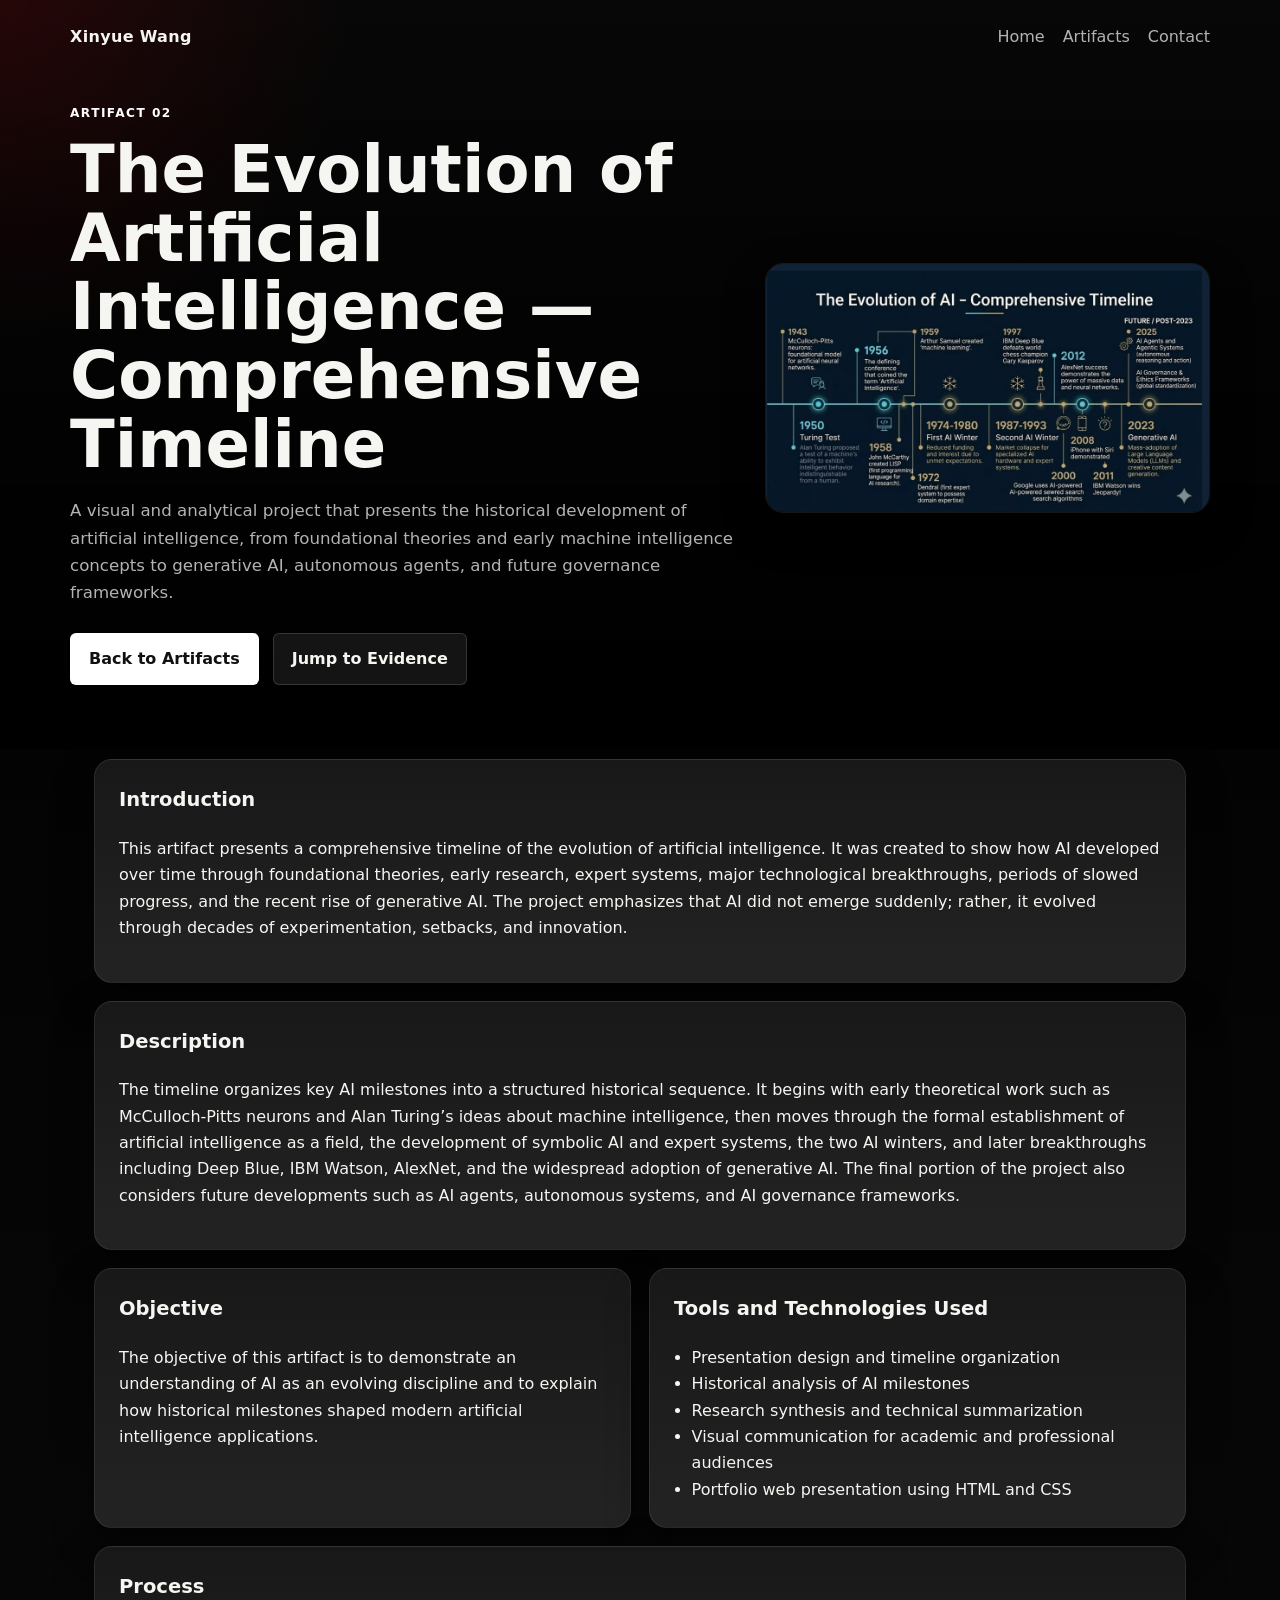
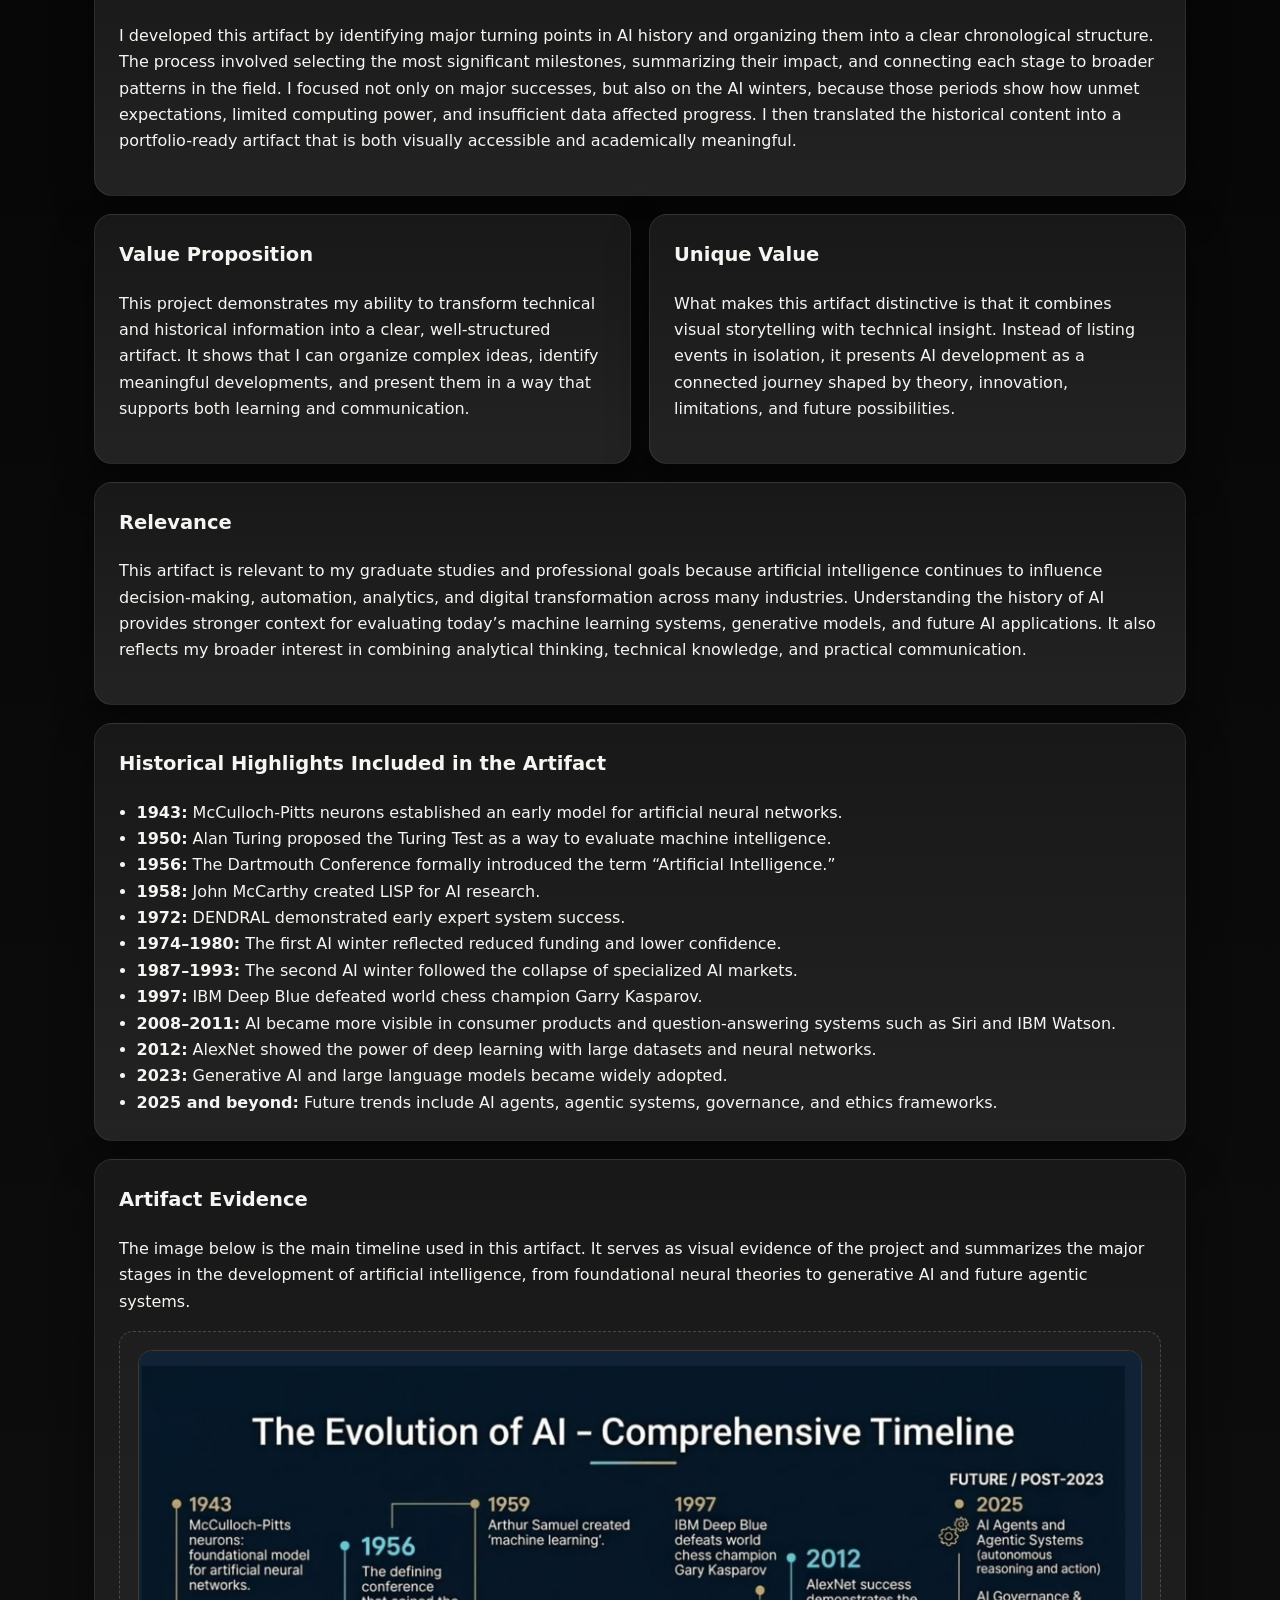
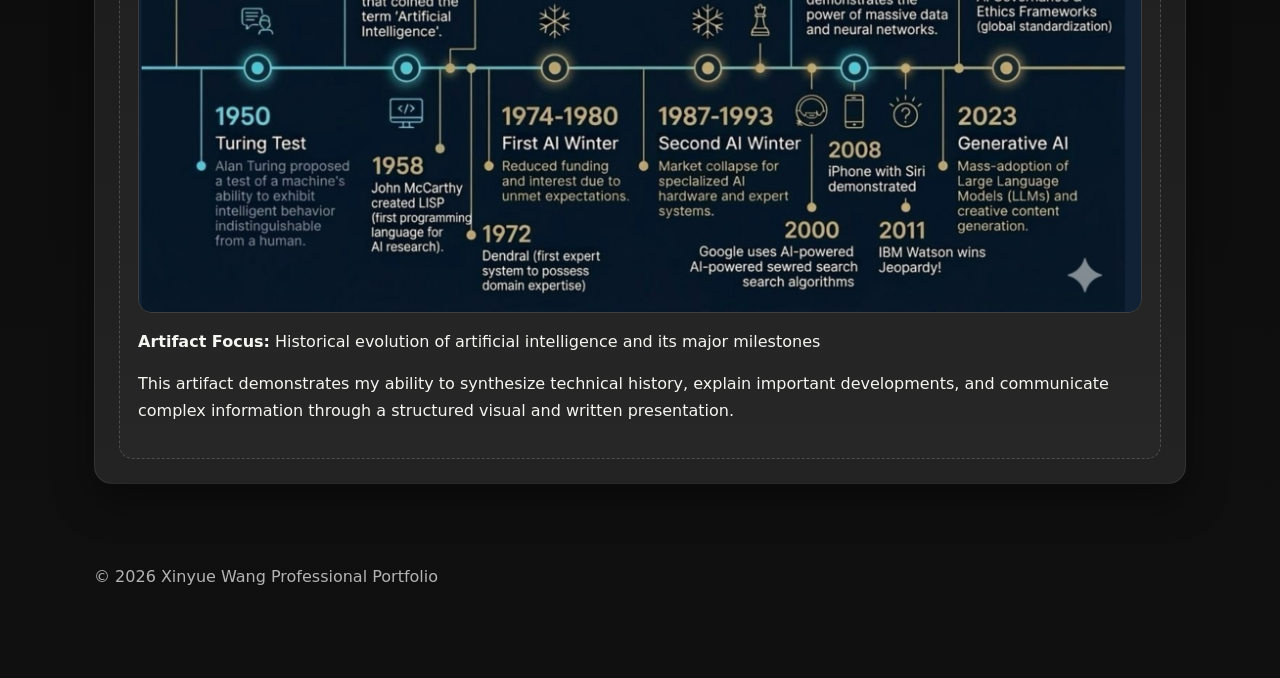
==== artifact-ai-timeline.html @ 02dbc531 "Add files via upload" ====
<!DOCTYPE html>
<html lang="zh-CN">
<head>
  <meta charset="UTF-8" />
  <meta name="viewport" content="width=device-width, initial-scale=1.0" />
  <title>AI Timeline Artifact | Xinyue Wang</title>
  <link rel="stylesheet" href="style.css" />
</head>
<body>
  <header class="detail-hero">
    <nav class="nav">
      <div class="brand">Xinyue Wang</div>
      <div class="nav-links">
        <a href="index.html">Home</a>
        <a href="index.html#artifacts">Artifacts</a>
        <a href="index.html#contact">Contact</a>
      </div>
    </nav>

    <div class="detail-hero-grid">
      <div class="detail-copy">
        <p class="eyebrow">Artifact 02</p>
        <h1>The Evolution of Artificial Intelligence — Comprehensive Timeline</h1>
        <p class="hero-text">
          A visual and analytical project that presents the historical development of artificial intelligence,
          from foundational theories and early machine intelligence concepts to generative AI, autonomous agents,
          and future governance frameworks.
        </p>
        <div class="hero-buttons">
          <a class="button primary" href="index.html#artifacts">Back to Artifacts</a>
          <a class="button secondary" href="#evidence">Jump to Evidence</a>
        </div>
      </div>
      <div class="detail-image-wrap">
        <img src="images/ai-timeline-cover.png" alt="AI timeline artifact cover" class="detail-image" />
      </div>
    </div>
  </header>

  <main>
    <section class="section detail-section">
      <div class="detail-grid">
        <article class="detail-card wide">
          <h3>Introduction</h3>
          <p>
            This artifact presents a comprehensive timeline of the evolution of artificial intelligence.
            It was created to show how AI developed over time through foundational theories, early research,
            expert systems, major technological breakthroughs, periods of slowed progress, and the recent rise
            of generative AI. The project emphasizes that AI did not emerge suddenly; rather, it evolved through
            decades of experimentation, setbacks, and innovation.
          </p>
        </article>

        <article class="detail-card wide">
          <h3>Description</h3>
          <p>
            The timeline organizes key AI milestones into a structured historical sequence. It begins with early
            theoretical work such as McCulloch-Pitts neurons and Alan Turing’s ideas about machine intelligence,
            then moves through the formal establishment of artificial intelligence as a field, the development of
            symbolic AI and expert systems, the two AI winters, and later breakthroughs including Deep Blue,
            IBM Watson, AlexNet, and the widespread adoption of generative AI. The final portion of the project
            also considers future developments such as AI agents, autonomous systems, and AI governance frameworks.
          </p>
        </article>

        <article class="detail-card">
          <h3>Objective</h3>
          <p>
            The objective of this artifact is to demonstrate an understanding of AI as an evolving discipline and
            to explain how historical milestones shaped modern artificial intelligence applications.
          </p>
        </article>

        <article class="detail-card">
          <h3>Tools and Technologies Used</h3>
          <ul>
            <li>Presentation design and timeline organization</li>
            <li>Historical analysis of AI milestones</li>
            <li>Research synthesis and technical summarization</li>
            <li>Visual communication for academic and professional audiences</li>
            <li>Portfolio web presentation using HTML and CSS</li>
          </ul>
        </article>

        <article class="detail-card wide">
          <h3>Process</h3>
          <p>
            I developed this artifact by identifying major turning points in AI history and organizing them into a
            clear chronological structure. The process involved selecting the most significant milestones, summarizing
            their impact, and connecting each stage to broader patterns in the field. I focused not only on major
            successes, but also on the AI winters, because those periods show how unmet expectations, limited
            computing power, and insufficient data affected progress. I then translated the historical content into
            a portfolio-ready artifact that is both visually accessible and academically meaningful.
          </p>
        </article>

        <article class="detail-card">
          <h3>Value Proposition</h3>
          <p>
            This project demonstrates my ability to transform technical and historical information into a clear,
            well-structured artifact. It shows that I can organize complex ideas, identify meaningful developments,
            and present them in a way that supports both learning and communication.
          </p>
        </article>

        <article class="detail-card">
          <h3>Unique Value</h3>
          <p>
            What makes this artifact distinctive is that it combines visual storytelling with technical insight.
            Instead of listing events in isolation, it presents AI development as a connected journey shaped by
            theory, innovation, limitations, and future possibilities.
          </p>
        </article>

        <article class="detail-card wide">
          <h3>Relevance</h3>
          <p>
            This artifact is relevant to my graduate studies and professional goals because artificial intelligence
            continues to influence decision-making, automation, analytics, and digital transformation across many
            industries. Understanding the history of AI provides stronger context for evaluating today’s machine
            learning systems, generative models, and future AI applications. It also reflects my broader interest
            in combining analytical thinking, technical knowledge, and practical communication.
          </p>
        </article>

        <article class="detail-card wide">
          <h3>Historical Highlights Included in the Artifact</h3>
          <ul>
            <li><strong>1943:</strong> McCulloch-Pitts neurons established an early model for artificial neural networks.</li>
            <li><strong>1950:</strong> Alan Turing proposed the Turing Test as a way to evaluate machine intelligence.</li>
            <li><strong>1956:</strong> The Dartmouth Conference formally introduced the term “Artificial Intelligence.”</li>
            <li><strong>1958:</strong> John McCarthy created LISP for AI research.</li>
            <li><strong>1972:</strong> DENDRAL demonstrated early expert system success.</li>
            <li><strong>1974–1980:</strong> The first AI winter reflected reduced funding and lower confidence.</li>
            <li><strong>1987–1993:</strong> The second AI winter followed the collapse of specialized AI markets.</li>
            <li><strong>1997:</strong> IBM Deep Blue defeated world chess champion Garry Kasparov.</li>
            <li><strong>2008–2011:</strong> AI became more visible in consumer products and question-answering systems such as Siri and IBM Watson.</li>
            <li><strong>2012:</strong> AlexNet showed the power of deep learning with large datasets and neural networks.</li>
            <li><strong>2023:</strong> Generative AI and large language models became widely adopted.</li>
            <li><strong>2025 and beyond:</strong> Future trends include AI agents, agentic systems, governance, and ethics frameworks.</li>
          </ul>
        </article>

        <article class="detail-card wide" id="evidence">
          <h3>Artifact Evidence</h3>
          <p>
            The image below is the main timeline used in this artifact. It serves as visual evidence of the project
            and summarizes the major stages in the development of artificial intelligence, from foundational neural
            theories to generative AI and future agentic systems.
          </p>
          <div class="evidence-box">
            <img src="images/ai-timeline-cover.png" alt="Comprehensive AI timeline visual" class="evidence-image" />
            <p><strong>Artifact Focus:</strong> Historical evolution of artificial intelligence and its major milestones</p>
            <p>
              This artifact demonstrates my ability to synthesize technical history, explain important developments,
              and communicate complex information through a structured visual and written presentation.
            </p>
          </div>
        </article>
      </div>
    </section>
  </main>

  <footer class="footer">
    <p>© 2026 Xinyue Wang Professional Portfolio</p>
  </footer>
</body>
</html>
---- style.css ----
:root {
  --bg: #070707;
  --bg-2: #121212;
  --panel: #181818;
  --panel-2: #232323;
  --text: #f5f5f1;
  --muted: #b3b3b3;
  --line: rgba(255,255,255,0.08);
  --accent: #e50914;
  --accent-soft: #ff4d57;
  --shadow: 0 16px 40px rgba(0, 0, 0, 0.4);
}

* { box-sizing: border-box; }
html { scroll-behavior: smooth; }
body {
  margin: 0;
  font-family: Inter, ui-sans-serif, system-ui, -apple-system, BlinkMacSystemFont, "Segoe UI", sans-serif;
  background: linear-gradient(180deg, #000 0%, #101010 100%);
  color: var(--text);
  line-height: 1.65;
}

a { color: inherit; text-decoration: none; }

.hero,
.detail-hero {
  padding: 24px 24px 64px;
  background:
    linear-gradient(180deg, rgba(0,0,0,0.4), rgba(0,0,0,0.75)),
    radial-gradient(circle at top left, rgba(229, 9, 20, 0.24), transparent 24%),
    linear-gradient(180deg, #0c0c0c 0%, #000000 100%);
}

.nav,
.hero-content,
.section,
.footer,
.detail-hero-grid {
  max-width: 1140px;
  margin: 0 auto;
}

.nav {
  display: flex;
  justify-content: space-between;
  align-items: center;
  gap: 16px;
  padding-bottom: 40px;
}

.brand {
  font-weight: 800;
  letter-spacing: 0.02em;
}

.nav-links {
  display: flex;
  flex-wrap: wrap;
  gap: 18px;
  color: var(--muted);
}

.nav-links a:hover,
.inline-link:hover { color: #fff; }

.hero-content { padding: 42px 0 8px; }

.eyebrow,
.section-label,
.tile-badge {
  text-transform: uppercase;
  letter-spacing: 0.12em;
  font-size: 0.76rem;
  color: #ffffff;
  font-weight: 700;
}

.tile-badge.muted { color: #d4d4d4; }

h1 {
  font-size: clamp(2.2rem, 6vw, 4.1rem);
  line-height: 1.05;
  margin: 10px 0 18px;
  max-width: 920px;
}

.hero-text,
.section-intro {
  max-width: 760px;
  color: var(--muted);
  font-size: 1.04rem;
}

.hero-buttons {
  display: flex;
  gap: 14px;
  flex-wrap: wrap;
  margin-top: 26px;
}

.button {
  display: inline-block;
  padding: 12px 18px;
  border-radius: 6px;
  font-weight: 700;
  border: 1px solid rgba(255,255,255,0.14);
}

.button.primary {
  background: #fff;
  color: #111;
  border-color: transparent;
}

.button.secondary {
  background: rgba(255,255,255,0.08);
}

.section { padding: 28px 24px 16px; }
.section-header { margin-bottom: 20px; }

h2 {
  font-size: clamp(1.7rem, 4vw, 2.5rem);
  margin: 8px 0 0;
}

h3 { margin-top: 0; font-size: 1.22rem; }
h4 { margin: 0 0 8px; font-size: 1rem; }

.card,
.detail-card {
  background: linear-gradient(180deg, var(--panel) 0%, var(--panel-2) 100%);
  border: 1px solid var(--line);
  border-radius: 18px;
  padding: 24px;
  box-shadow: var(--shadow);
}

.grid.two {
  display: grid;
  grid-template-columns: repeat(2, minmax(0, 1fr));
  gap: 18px;
}

.artifact-row-header {
  display: flex;
  justify-content: space-between;
  align-items: end;
  gap: 16px;
  margin-bottom: 14px;
}

.artifact-row-header span { color: var(--muted); font-size: 0.95rem; }

.artifact-row {
  display: grid;
  grid-template-columns: repeat(3, minmax(220px, 1fr));
  gap: 18px;
}

.artifact-tile {
  position: relative;
  display: block;
  aspect-ratio: 16 / 9;
  border-radius: 16px;
  overflow: hidden;
  background: #1b1b1b;
  box-shadow: var(--shadow);
  border: 1px solid rgba(255,255,255,0.08);
  transition: transform 0.22s ease, box-shadow 0.22s ease;
}

.artifact-tile:hover {
  transform: scale(1.045);
  box-shadow: 0 22px 50px rgba(0,0,0,0.48);
}

.artifact-tile.locked {
  opacity: 0.72;
  pointer-events: none;
}

.tile-image {
  position: absolute;
  inset: 0;
  background-size: cover;
  background-position: center;
  transform: scale(1.01);
}

.placeholder-bg {
  background:
    linear-gradient(135deg, rgba(229,9,20,0.25), rgba(255,255,255,0.05)),
    linear-gradient(180deg, #222 0%, #111 100%);
}

.placeholder-bg.alt {
  background:
    linear-gradient(135deg, rgba(255,255,255,0.12), rgba(229,9,20,0.18)),
    linear-gradient(180deg, #262626 0%, #121212 100%);
}

.tile-overlay {
  position: absolute;
  inset: 0;
  display: flex;
  flex-direction: column;
  justify-content: end;
  padding: 18px;
  background: linear-gradient(180deg, rgba(0,0,0,0.08), rgba(0,0,0,0.82));
}

.tile-overlay h4 {
  margin: 8px 0 4px;
  font-size: 1.35rem;
}

.tile-overlay p {
  margin: 0;
  color: #e6e6e6;
  line-height: 1.4;
  font-size: 0.94rem;
}

.detail-hero-grid {
  display: grid;
  grid-template-columns: minmax(0, 1.2fr) minmax(280px, 0.8fr);
  gap: 28px;
  align-items: center;
}

.detail-image-wrap {
  display: flex;
  justify-content: center;
}

.detail-image {
  width: 100%;
  max-width: 520px;
  border-radius: 18px;
  box-shadow: var(--shadow);
  border: 1px solid rgba(255,255,255,0.08);
}

.detail-section { padding-top: 10px; }

.detail-grid {
  display: grid;
  grid-template-columns: repeat(2, minmax(0, 1fr));
  gap: 18px;
}

.detail-card.wide { grid-column: 1 / -1; }

ul {
  margin: 0.4rem 0 0;
  padding-left: 1.1rem;
}

.evidence-box {
  margin-top: 14px;
  border: 1px dashed rgba(255,255,255,0.18);
  border-radius: 14px;
  padding: 18px;
  background: rgba(255,255,255,0.02);
}

.note {
  color: #ffd0d2;
  font-style: italic;
}

.footer {
  padding: 48px 24px 72px;
  color: var(--muted);
}

@media (max-width: 900px) {
  .detail-hero-grid,
  .grid.two,
  .detail-grid,
  .artifact-row {
    grid-template-columns: 1fr;
  }
}

@media (max-width: 720px) {
  .nav {
    flex-direction: column;
    align-items: flex-start;
  }

  .artifact-row-header {
    flex-direction: column;
    align-items: flex-start;
  }

  .hero,
  .detail-hero {
    padding-top: 18px;
  }
}


.evidence-image {
  width: 100%;
  border-radius: 14px;
  display: block;
  margin-bottom: 1rem;
  border: 1px solid rgba(255,255,255,0.12);
}
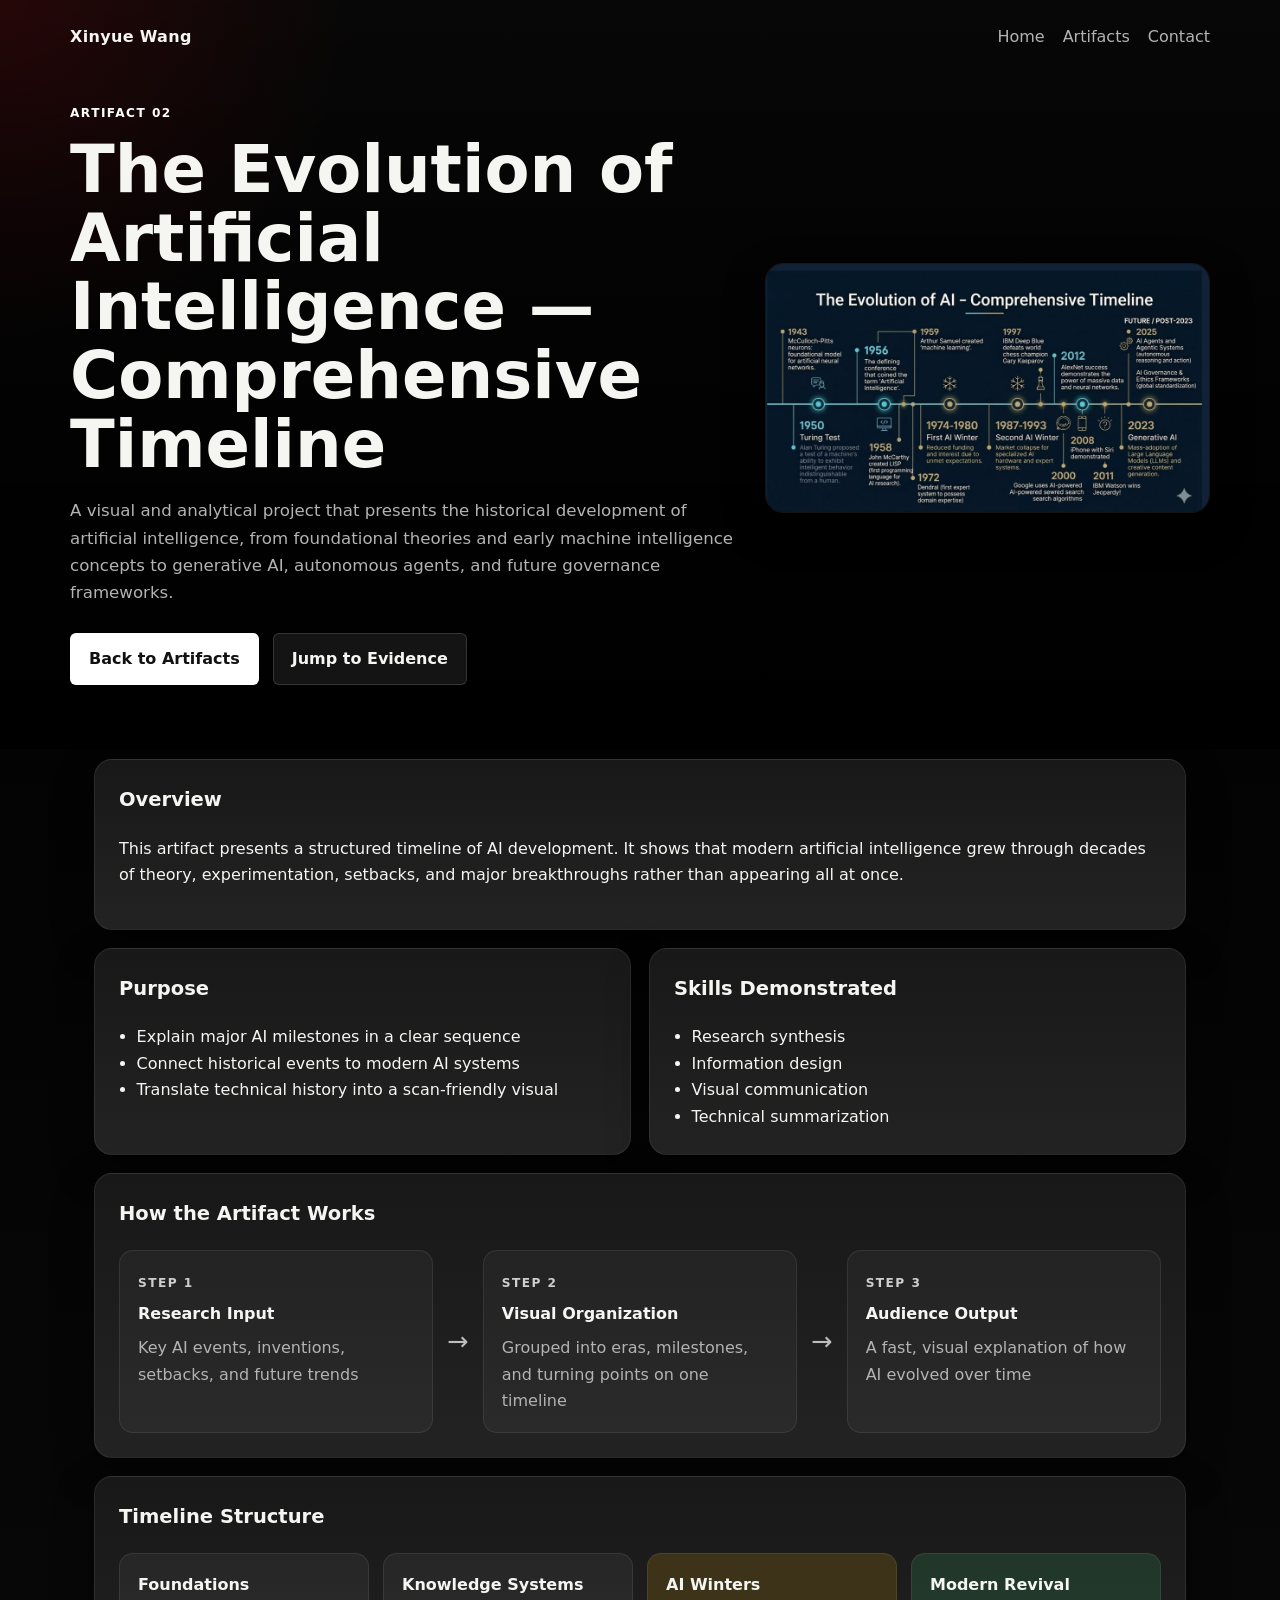
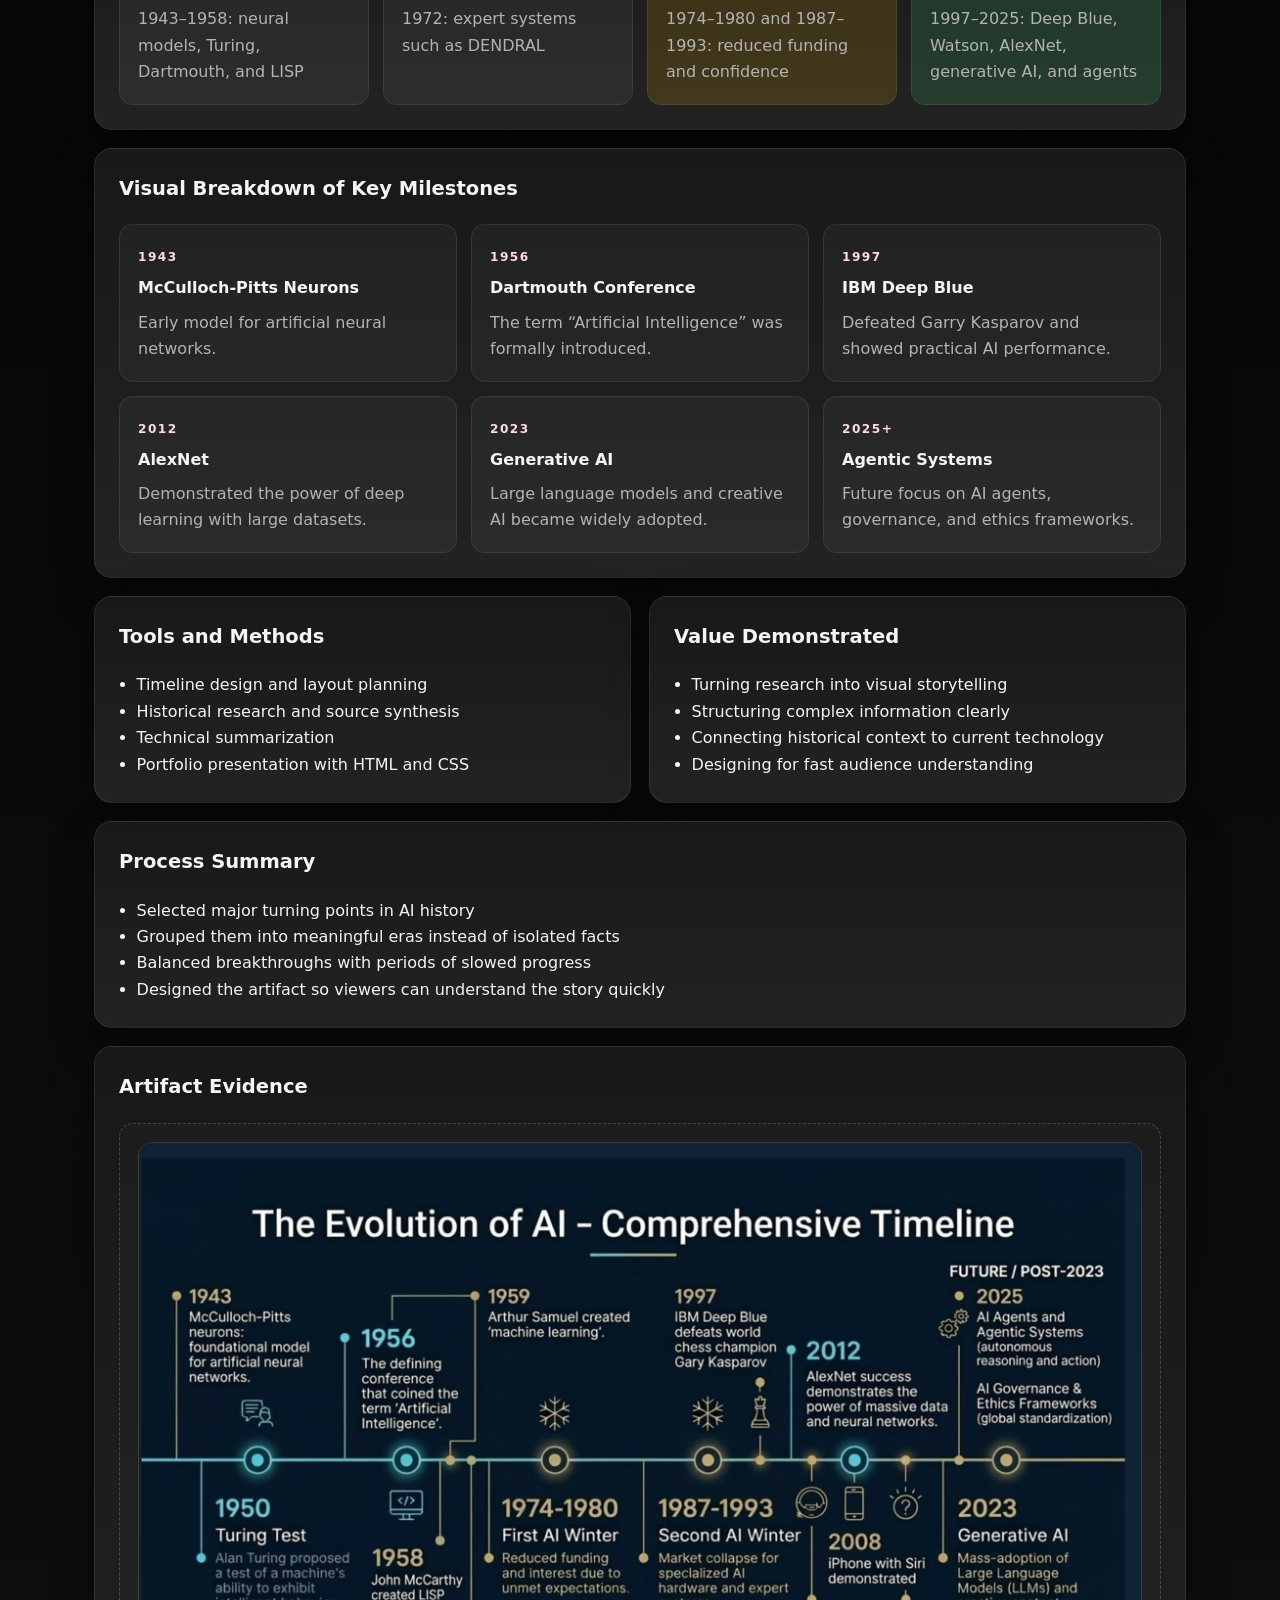
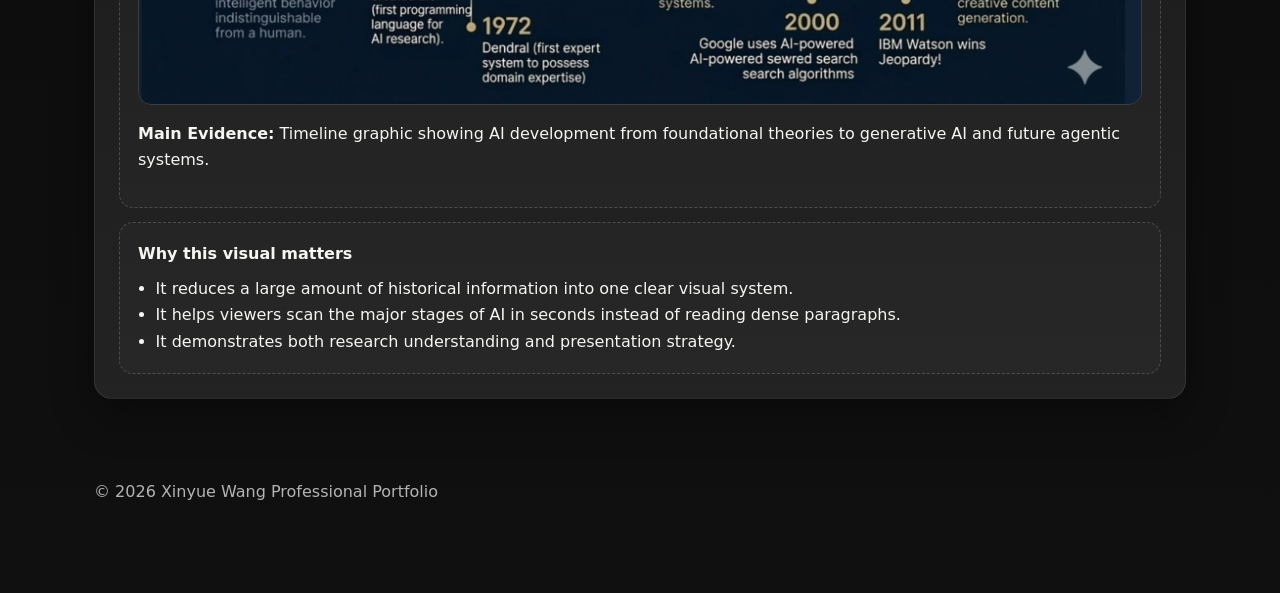
==== commit 91edee5a: "Add files via upload" ====
--- a/artifact-ai-timeline.html
+++ b/artifact-ai-timeline.html
@@ -1,5 +1,5 @@
 <!DOCTYPE html>
-<html lang="zh-CN">
+<html lang="en">
 <head>
   <meta charset="UTF-8" />
   <meta name="viewport" content="width=device-width, initial-scale=1.0" />
@@ -41,120 +41,156 @@
     <section class="section detail-section">
       <div class="detail-grid">
         <article class="detail-card wide">
-          <h3>Introduction</h3>
+          <h3>Overview</h3>
           <p>
-            This artifact presents a comprehensive timeline of the evolution of artificial intelligence.
-            It was created to show how AI developed over time through foundational theories, early research,
-            expert systems, major technological breakthroughs, periods of slowed progress, and the recent rise
-            of generative AI. The project emphasizes that AI did not emerge suddenly; rather, it evolved through
-            decades of experimentation, setbacks, and innovation.
+            This artifact presents a structured timeline of AI development. It shows that modern artificial intelligence grew through
+            decades of theory, experimentation, setbacks, and major breakthroughs rather than appearing all at once.
           </p>
         </article>
 
-        <article class="detail-card wide">
-          <h3>Description</h3>
-          <p>
-            The timeline organizes key AI milestones into a structured historical sequence. It begins with early
-            theoretical work such as McCulloch-Pitts neurons and Alan Turing’s ideas about machine intelligence,
-            then moves through the formal establishment of artificial intelligence as a field, the development of
-            symbolic AI and expert systems, the two AI winters, and later breakthroughs including Deep Blue,
-            IBM Watson, AlexNet, and the widespread adoption of generative AI. The final portion of the project
-            also considers future developments such as AI agents, autonomous systems, and AI governance frameworks.
-          </p>
-        </article>
-
-        <article class="detail-card">
-          <h3>Objective</h3>
-          <p>
-            The objective of this artifact is to demonstrate an understanding of AI as an evolving discipline and
-            to explain how historical milestones shaped modern artificial intelligence applications.
-          </p>
-        </article>
-
-        <article class="detail-card">
-          <h3>Tools and Technologies Used</h3>
-          <ul>
-            <li>Presentation design and timeline organization</li>
-            <li>Historical analysis of AI milestones</li>
-            <li>Research synthesis and technical summarization</li>
-            <li>Visual communication for academic and professional audiences</li>
-            <li>Portfolio web presentation using HTML and CSS</li>
-          </ul>
-        </article>
-
-        <article class="detail-card wide">
-          <h3>Process</h3>
-          <p>
-            I developed this artifact by identifying major turning points in AI history and organizing them into a
-            clear chronological structure. The process involved selecting the most significant milestones, summarizing
-            their impact, and connecting each stage to broader patterns in the field. I focused not only on major
-            successes, but also on the AI winters, because those periods show how unmet expectations, limited
-            computing power, and insufficient data affected progress. I then translated the historical content into
-            a portfolio-ready artifact that is both visually accessible and academically meaningful.
-          </p>
-        </article>
-
-        <article class="detail-card">
-          <h3>Value Proposition</h3>
-          <p>
-            This project demonstrates my ability to transform technical and historical information into a clear,
-            well-structured artifact. It shows that I can organize complex ideas, identify meaningful developments,
-            and present them in a way that supports both learning and communication.
-          </p>
-        </article>
-
-        <article class="detail-card">
-          <h3>Unique Value</h3>
-          <p>
-            What makes this artifact distinctive is that it combines visual storytelling with technical insight.
-            Instead of listing events in isolation, it presents AI development as a connected journey shaped by
-            theory, innovation, limitations, and future possibilities.
-          </p>
-        </article>
-
-        <article class="detail-card wide">
-          <h3>Relevance</h3>
-          <p>
-            This artifact is relevant to my graduate studies and professional goals because artificial intelligence
-            continues to influence decision-making, automation, analytics, and digital transformation across many
-            industries. Understanding the history of AI provides stronger context for evaluating today’s machine
-            learning systems, generative models, and future AI applications. It also reflects my broader interest
-            in combining analytical thinking, technical knowledge, and practical communication.
-          </p>
-        </article>
-
-        <article class="detail-card wide">
-          <h3>Historical Highlights Included in the Artifact</h3>
-          <ul>
-            <li><strong>1943:</strong> McCulloch-Pitts neurons established an early model for artificial neural networks.</li>
-            <li><strong>1950:</strong> Alan Turing proposed the Turing Test as a way to evaluate machine intelligence.</li>
-            <li><strong>1956:</strong> The Dartmouth Conference formally introduced the term “Artificial Intelligence.”</li>
-            <li><strong>1958:</strong> John McCarthy created LISP for AI research.</li>
-            <li><strong>1972:</strong> DENDRAL demonstrated early expert system success.</li>
-            <li><strong>1974–1980:</strong> The first AI winter reflected reduced funding and lower confidence.</li>
-            <li><strong>1987–1993:</strong> The second AI winter followed the collapse of specialized AI markets.</li>
-            <li><strong>1997:</strong> IBM Deep Blue defeated world chess champion Garry Kasparov.</li>
-            <li><strong>2008–2011:</strong> AI became more visible in consumer products and question-answering systems such as Siri and IBM Watson.</li>
-            <li><strong>2012:</strong> AlexNet showed the power of deep learning with large datasets and neural networks.</li>
-            <li><strong>2023:</strong> Generative AI and large language models became widely adopted.</li>
-            <li><strong>2025 and beyond:</strong> Future trends include AI agents, agentic systems, governance, and ethics frameworks.</li>
+        <article class="detail-card">
+          <h3>Purpose</h3>
+          <ul>
+            <li>Explain major AI milestones in a clear sequence</li>
+            <li>Connect historical events to modern AI systems</li>
+            <li>Translate technical history into a scan-friendly visual</li>
+          </ul>
+        </article>
+
+        <article class="detail-card">
+          <h3>Skills Demonstrated</h3>
+          <ul>
+            <li>Research synthesis</li>
+            <li>Information design</li>
+            <li>Visual communication</li>
+            <li>Technical summarization</li>
+          </ul>
+        </article>
+
+        <article class="detail-card wide">
+          <h3>How the Artifact Works</h3>
+          <div class="flow-diagram">
+            <div class="flow-step">
+              <span class="mini-label">Step 1</span>
+              <h4>Research Input</h4>
+              <p>Key AI events, inventions, setbacks, and future trends</p>
+            </div>
+            <div class="flow-arrow">→</div>
+            <div class="flow-step">
+              <span class="mini-label">Step 2</span>
+              <h4>Visual Organization</h4>
+              <p>Grouped into eras, milestones, and turning points on one timeline</p>
+            </div>
+            <div class="flow-arrow">→</div>
+            <div class="flow-step">
+              <span class="mini-label">Step 3</span>
+              <h4>Audience Output</h4>
+              <p>A fast, visual explanation of how AI evolved over time</p>
+            </div>
+          </div>
+        </article>
+
+        <article class="detail-card wide">
+          <h3>Timeline Structure</h3>
+          <div class="logic-grid four-up">
+            <div class="logic-item neutral">
+              <h4>Foundations</h4>
+              <p>1943–1958: neural models, Turing, Dartmouth, and LISP</p>
+            </div>
+            <div class="logic-item neutral">
+              <h4>Knowledge Systems</h4>
+              <p>1972: expert systems such as DENDRAL</p>
+            </div>
+            <div class="logic-item warn">
+              <h4>AI Winters</h4>
+              <p>1974–1980 and 1987–1993: reduced funding and confidence</p>
+            </div>
+            <div class="logic-item good">
+              <h4>Modern Revival</h4>
+              <p>1997–2025: Deep Blue, Watson, AlexNet, generative AI, and agents</p>
+            </div>
+          </div>
+        </article>
+
+        <article class="detail-card wide">
+          <h3>Visual Breakdown of Key Milestones</h3>
+          <div class="milestone-grid">
+            <div class="milestone-card">
+              <span class="milestone-year">1943</span>
+              <h4>McCulloch-Pitts Neurons</h4>
+              <p>Early model for artificial neural networks.</p>
+            </div>
+            <div class="milestone-card">
+              <span class="milestone-year">1956</span>
+              <h4>Dartmouth Conference</h4>
+              <p>The term “Artificial Intelligence” was formally introduced.</p>
+            </div>
+            <div class="milestone-card">
+              <span class="milestone-year">1997</span>
+              <h4>IBM Deep Blue</h4>
+              <p>Defeated Garry Kasparov and showed practical AI performance.</p>
+            </div>
+            <div class="milestone-card">
+              <span class="milestone-year">2012</span>
+              <h4>AlexNet</h4>
+              <p>Demonstrated the power of deep learning with large datasets.</p>
+            </div>
+            <div class="milestone-card">
+              <span class="milestone-year">2023</span>
+              <h4>Generative AI</h4>
+              <p>Large language models and creative AI became widely adopted.</p>
+            </div>
+            <div class="milestone-card">
+              <span class="milestone-year">2025+</span>
+              <h4>Agentic Systems</h4>
+              <p>Future focus on AI agents, governance, and ethics frameworks.</p>
+            </div>
+          </div>
+        </article>
+
+        <article class="detail-card">
+          <h3>Tools and Methods</h3>
+          <ul>
+            <li>Timeline design and layout planning</li>
+            <li>Historical research and source synthesis</li>
+            <li>Technical summarization</li>
+            <li>Portfolio presentation with HTML and CSS</li>
+          </ul>
+        </article>
+
+        <article class="detail-card">
+          <h3>Value Demonstrated</h3>
+          <ul>
+            <li>Turning research into visual storytelling</li>
+            <li>Structuring complex information clearly</li>
+            <li>Connecting historical context to current technology</li>
+            <li>Designing for fast audience understanding</li>
+          </ul>
+        </article>
+
+        <article class="detail-card wide">
+          <h3>Process Summary</h3>
+          <ul>
+            <li>Selected major turning points in AI history</li>
+            <li>Grouped them into meaningful eras instead of isolated facts</li>
+            <li>Balanced breakthroughs with periods of slowed progress</li>
+            <li>Designed the artifact so viewers can understand the story quickly</li>
           </ul>
         </article>
 
         <article class="detail-card wide" id="evidence">
           <h3>Artifact Evidence</h3>
-          <p>
-            The image below is the main timeline used in this artifact. It serves as visual evidence of the project
-            and summarizes the major stages in the development of artificial intelligence, from foundational neural
-            theories to generative AI and future agentic systems.
-          </p>
           <div class="evidence-box">
             <img src="images/ai-timeline-cover.png" alt="Comprehensive AI timeline visual" class="evidence-image" />
-            <p><strong>Artifact Focus:</strong> Historical evolution of artificial intelligence and its major milestones</p>
-            <p>
-              This artifact demonstrates my ability to synthesize technical history, explain important developments,
-              and communicate complex information through a structured visual and written presentation.
-            </p>
+            <p><strong>Main Evidence:</strong> Timeline graphic showing AI development from foundational theories to generative AI and future agentic systems.</p>
+          </div>
+          <div class="evidence-box compact-box">
+            <h4>Why this visual matters</h4>
+            <ul>
+              <li>It reduces a large amount of historical information into one clear visual system.</li>
+              <li>It helps viewers scan the major stages of AI in seconds instead of reading dense paragraphs.</li>
+              <li>It demonstrates both research understanding and presentation strategy.</li>
+            </ul>
           </div>
         </article>
       </div>
--- a/style.css
+++ b/style.css
@@ -8,6 +8,10 @@
   --line: rgba(255,255,255,0.08);
   --accent: #e50914;
   --accent-soft: #ff4d57;
+  --good: rgba(60, 200, 120, 0.16);
+  --warn: rgba(255, 193, 7, 0.14);
+  --bad: rgba(229, 9, 20, 0.16);
+  --neutral: rgba(255,255,255,0.05);
   --shadow: 0 16px 40px rgba(0, 0, 0, 0.4);
 }
 
@@ -68,7 +72,9 @@
 
 .eyebrow,
 .section-label,
-.tile-badge {
+.tile-badge,
+.mini-label,
+.milestone-year {
   text-transform: uppercase;
   letter-spacing: 0.12em;
   font-size: 0.76rem;
@@ -77,6 +83,8 @@
 }
 
 .tile-badge.muted { color: #d4d4d4; }
+.mini-label { color: #cfcfcf; display: inline-block; margin-bottom: 8px; }
+.milestone-year { color: #ffd9dc; display: inline-block; margin-bottom: 8px; }
 
 h1 {
   font-size: clamp(2.2rem, 6vw, 4.1rem);
@@ -118,6 +126,7 @@
 }
 
 .section { padding: 28px 24px 16px; }
+.section-priority { padding-top: 12px; }
 .section-header { margin-bottom: 20px; }
 
 h2 {
@@ -258,7 +267,68 @@
   padding-left: 1.1rem;
 }
 
-.evidence-box {
+.flow-diagram {
+  display: grid;
+  grid-template-columns: minmax(0, 1fr) auto minmax(0, 1fr) auto minmax(0, 1fr);
+  gap: 14px;
+  align-items: stretch;
+}
+
+.flow-step,
+.logic-item,
+.milestone-card {
+  border-radius: 14px;
+  padding: 18px;
+  border: 1px solid rgba(255,255,255,0.08);
+  background: rgba(255,255,255,0.04);
+}
+
+.flow-step p,
+.logic-item p,
+.milestone-card p {
+  margin: 0;
+  color: var(--muted);
+}
+
+.flow-arrow {
+  align-self: center;
+  font-size: 1.6rem;
+  color: #bdbdbd;
+}
+
+.logic-grid {
+  display: grid;
+  gap: 14px;
+}
+
+.logic-grid.three-up {
+  grid-template-columns: repeat(3, minmax(0, 1fr));
+}
+
+.logic-grid.four-up {
+  grid-template-columns: repeat(4, minmax(0, 1fr));
+}
+
+.logic-item.good { background: var(--good); }
+.logic-item.warn { background: var(--warn); }
+.logic-item.bad { background: var(--bad); }
+.logic-item.neutral { background: var(--neutral); }
+
+.milestone-grid {
+  display: grid;
+  grid-template-columns: repeat(3, minmax(0, 1fr));
+  gap: 14px;
+}
+
+.evidence-grid.split {
+  display: grid;
+  grid-template-columns: repeat(2, minmax(0, 1fr));
+  gap: 18px;
+}
+
+.evidence-box,
+.live-link-box,
+.compact-box {
   margin-top: 14px;
   border: 1px dashed rgba(255,255,255,0.18);
   border-radius: 14px;
@@ -275,33 +345,6 @@
   padding: 48px 24px 72px;
   color: var(--muted);
 }
-
-@media (max-width: 900px) {
-  .detail-hero-grid,
-  .grid.two,
-  .detail-grid,
-  .artifact-row {
-    grid-template-columns: 1fr;
-  }
-}
-
-@media (max-width: 720px) {
-  .nav {
-    flex-direction: column;
-    align-items: flex-start;
-  }
-
-  .artifact-row-header {
-    flex-direction: column;
-    align-items: flex-start;
-  }
-
-  .hero,
-  .detail-hero {
-    padding-top: 18px;
-  }
-}
-
 
 .evidence-image {
   width: 100%;
@@ -310,3 +353,42 @@
   margin-bottom: 1rem;
   border: 1px solid rgba(255,255,255,0.12);
 }
+
+@media (max-width: 980px) {
+  .detail-hero-grid,
+  .grid.two,
+  .detail-grid,
+  .artifact-row,
+  .milestone-grid,
+  .logic-grid.three-up,
+  .logic-grid.four-up,
+  .evidence-grid.split {
+    grid-template-columns: 1fr;
+  }
+
+  .flow-diagram {
+    grid-template-columns: 1fr;
+  }
+
+  .flow-arrow {
+    justify-self: center;
+    transform: rotate(90deg);
+  }
+}
+
+@media (max-width: 720px) {
+  .nav {
+    flex-direction: column;
+    align-items: flex-start;
+  }
+
+  .artifact-row-header {
+    flex-direction: column;
+    align-items: flex-start;
+  }
+
+  .hero,
+  .detail-hero {
+    padding-top: 18px;
+  }
+}
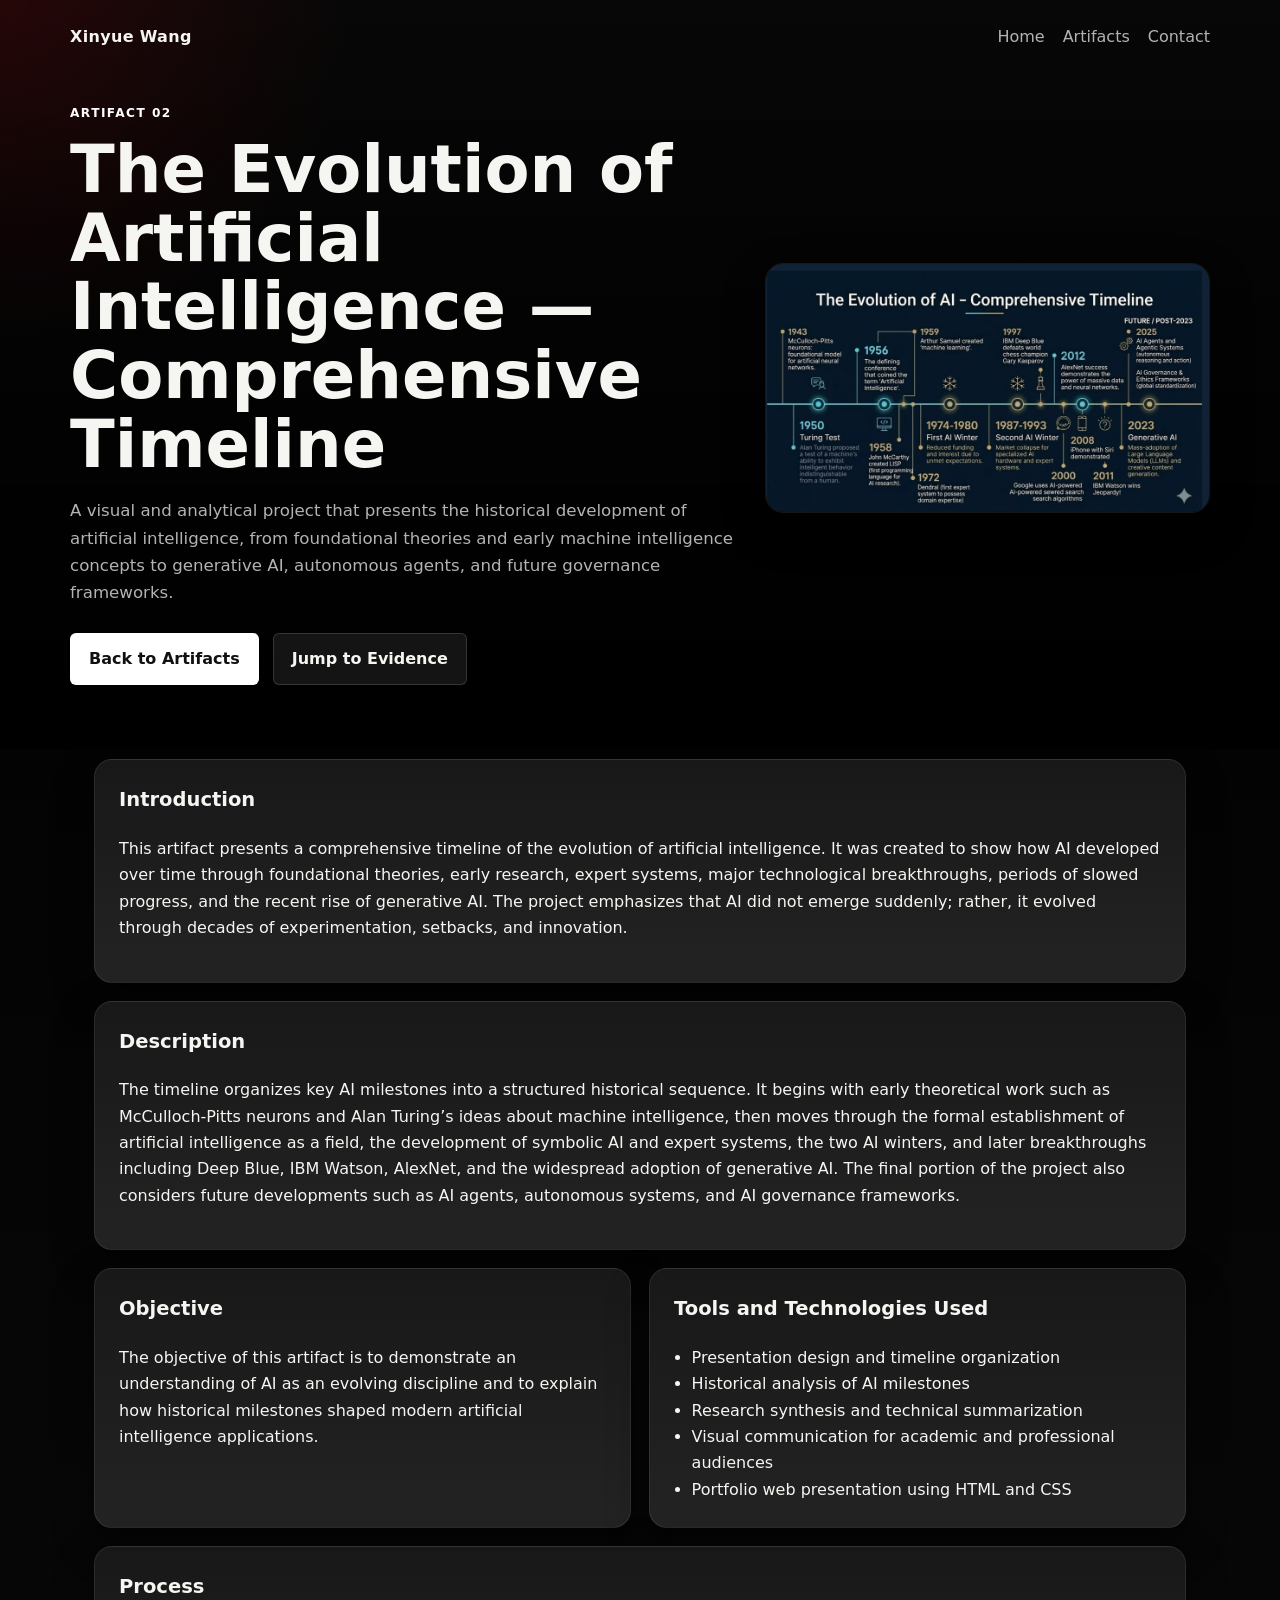
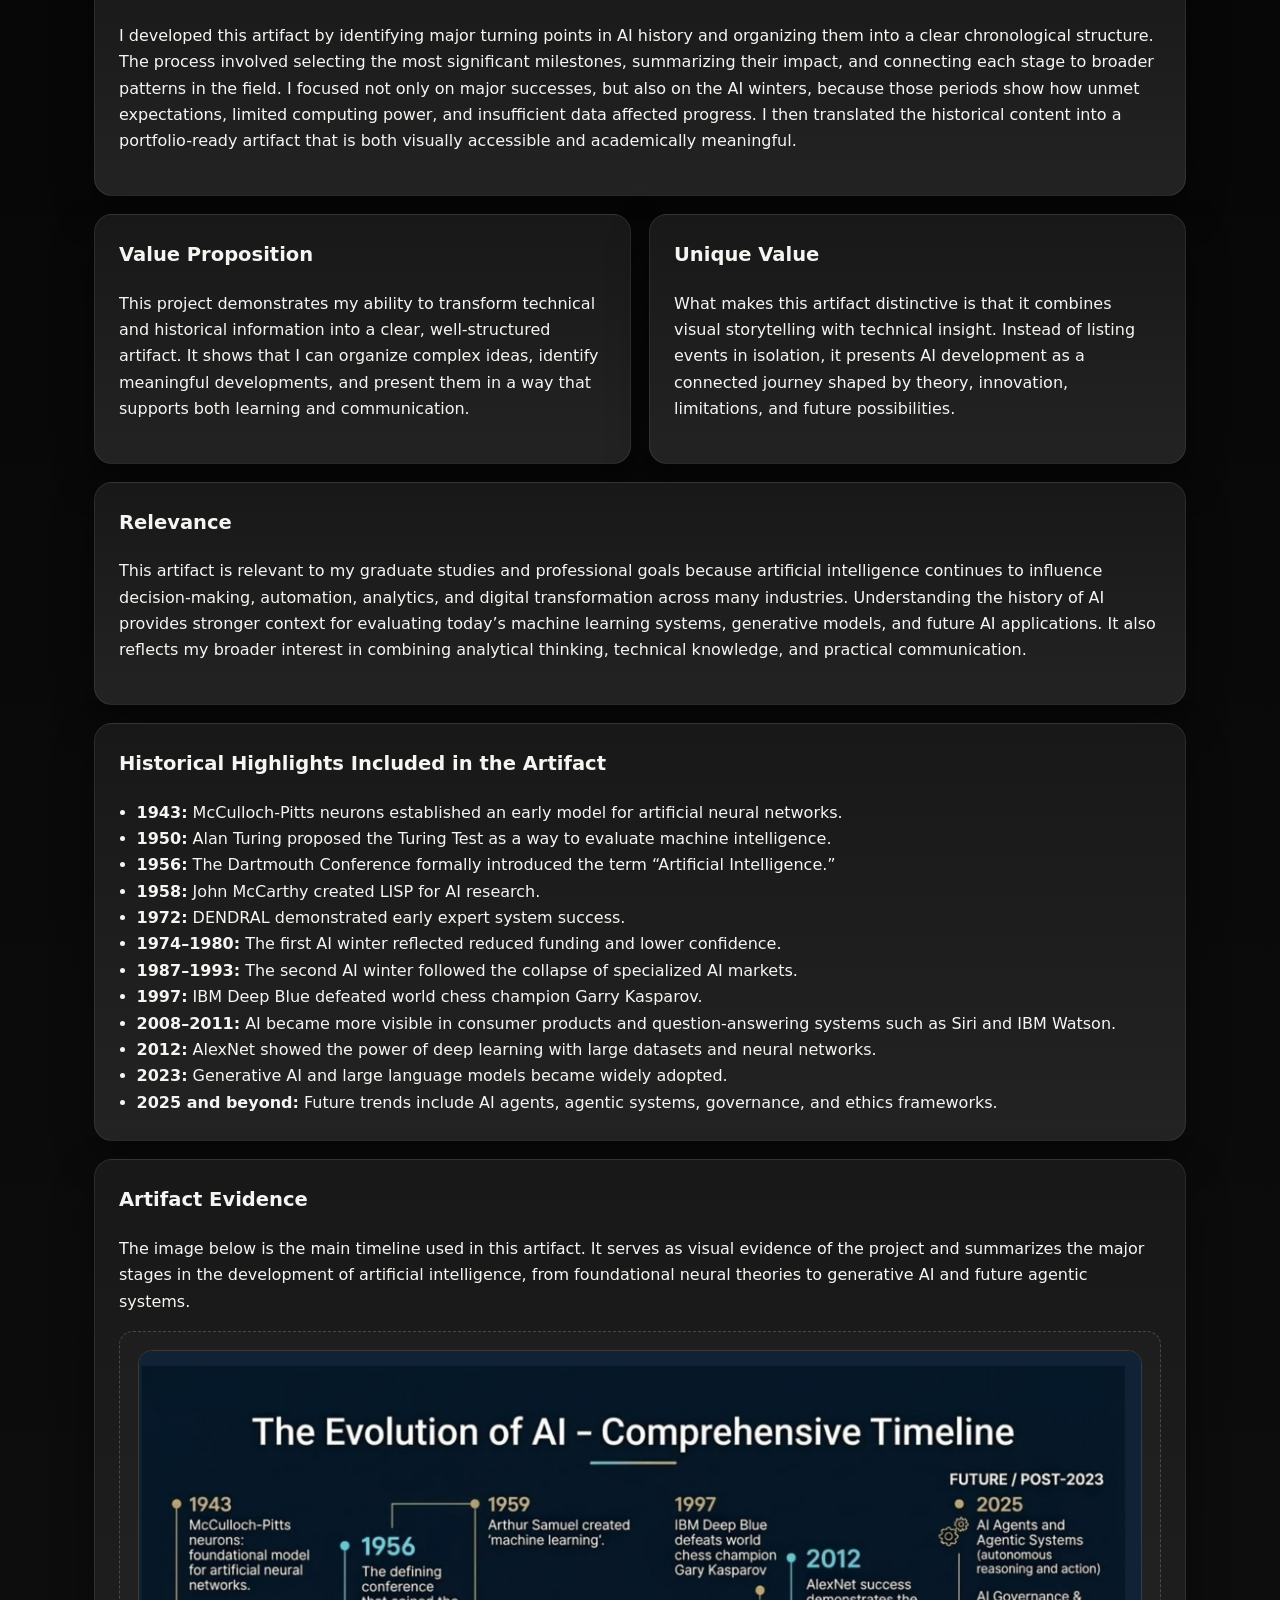
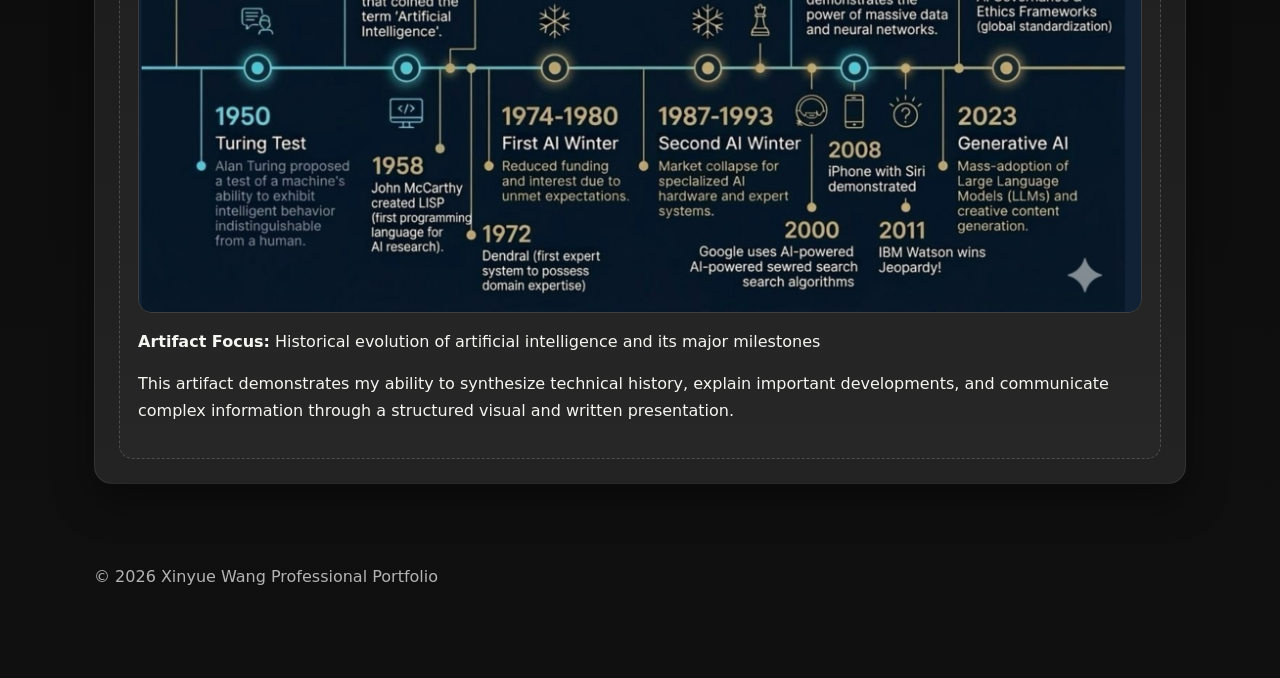
==== commit 367f7ddf: "Add files via upload" ====
--- a/artifact-ai-timeline.html
+++ b/artifact-ai-timeline.html
@@ -1,5 +1,5 @@
 <!DOCTYPE html>
-<html lang="en">
+<html lang="zh-CN">
 <head>
   <meta charset="UTF-8" />
   <meta name="viewport" content="width=device-width, initial-scale=1.0" />
@@ -41,156 +41,120 @@
     <section class="section detail-section">
       <div class="detail-grid">
         <article class="detail-card wide">
-          <h3>Overview</h3>
+          <h3>Introduction</h3>
           <p>
-            This artifact presents a structured timeline of AI development. It shows that modern artificial intelligence grew through
-            decades of theory, experimentation, setbacks, and major breakthroughs rather than appearing all at once.
+            This artifact presents a comprehensive timeline of the evolution of artificial intelligence.
+            It was created to show how AI developed over time through foundational theories, early research,
+            expert systems, major technological breakthroughs, periods of slowed progress, and the recent rise
+            of generative AI. The project emphasizes that AI did not emerge suddenly; rather, it evolved through
+            decades of experimentation, setbacks, and innovation.
+          </p>
+        </article>
+
+        <article class="detail-card wide">
+          <h3>Description</h3>
+          <p>
+            The timeline organizes key AI milestones into a structured historical sequence. It begins with early
+            theoretical work such as McCulloch-Pitts neurons and Alan Turing’s ideas about machine intelligence,
+            then moves through the formal establishment of artificial intelligence as a field, the development of
+            symbolic AI and expert systems, the two AI winters, and later breakthroughs including Deep Blue,
+            IBM Watson, AlexNet, and the widespread adoption of generative AI. The final portion of the project
+            also considers future developments such as AI agents, autonomous systems, and AI governance frameworks.
           </p>
         </article>
 
         <article class="detail-card">
-          <h3>Purpose</h3>
-          <ul>
-            <li>Explain major AI milestones in a clear sequence</li>
-            <li>Connect historical events to modern AI systems</li>
-            <li>Translate technical history into a scan-friendly visual</li>
-          </ul>
+          <h3>Objective</h3>
+          <p>
+            The objective of this artifact is to demonstrate an understanding of AI as an evolving discipline and
+            to explain how historical milestones shaped modern artificial intelligence applications.
+          </p>
         </article>
 
         <article class="detail-card">
-          <h3>Skills Demonstrated</h3>
+          <h3>Tools and Technologies Used</h3>
           <ul>
-            <li>Research synthesis</li>
-            <li>Information design</li>
-            <li>Visual communication</li>
-            <li>Technical summarization</li>
+            <li>Presentation design and timeline organization</li>
+            <li>Historical analysis of AI milestones</li>
+            <li>Research synthesis and technical summarization</li>
+            <li>Visual communication for academic and professional audiences</li>
+            <li>Portfolio web presentation using HTML and CSS</li>
           </ul>
         </article>
 
         <article class="detail-card wide">
-          <h3>How the Artifact Works</h3>
-          <div class="flow-diagram">
-            <div class="flow-step">
-              <span class="mini-label">Step 1</span>
-              <h4>Research Input</h4>
-              <p>Key AI events, inventions, setbacks, and future trends</p>
-            </div>
-            <div class="flow-arrow">→</div>
-            <div class="flow-step">
-              <span class="mini-label">Step 2</span>
-              <h4>Visual Organization</h4>
-              <p>Grouped into eras, milestones, and turning points on one timeline</p>
-            </div>
-            <div class="flow-arrow">→</div>
-            <div class="flow-step">
-              <span class="mini-label">Step 3</span>
-              <h4>Audience Output</h4>
-              <p>A fast, visual explanation of how AI evolved over time</p>
-            </div>
-          </div>
+          <h3>Process</h3>
+          <p>
+            I developed this artifact by identifying major turning points in AI history and organizing them into a
+            clear chronological structure. The process involved selecting the most significant milestones, summarizing
+            their impact, and connecting each stage to broader patterns in the field. I focused not only on major
+            successes, but also on the AI winters, because those periods show how unmet expectations, limited
+            computing power, and insufficient data affected progress. I then translated the historical content into
+            a portfolio-ready artifact that is both visually accessible and academically meaningful.
+          </p>
+        </article>
+
+        <article class="detail-card">
+          <h3>Value Proposition</h3>
+          <p>
+            This project demonstrates my ability to transform technical and historical information into a clear,
+            well-structured artifact. It shows that I can organize complex ideas, identify meaningful developments,
+            and present them in a way that supports both learning and communication.
+          </p>
+        </article>
+
+        <article class="detail-card">
+          <h3>Unique Value</h3>
+          <p>
+            What makes this artifact distinctive is that it combines visual storytelling with technical insight.
+            Instead of listing events in isolation, it presents AI development as a connected journey shaped by
+            theory, innovation, limitations, and future possibilities.
+          </p>
         </article>
 
         <article class="detail-card wide">
-          <h3>Timeline Structure</h3>
-          <div class="logic-grid four-up">
-            <div class="logic-item neutral">
-              <h4>Foundations</h4>
-              <p>1943–1958: neural models, Turing, Dartmouth, and LISP</p>
-            </div>
-            <div class="logic-item neutral">
-              <h4>Knowledge Systems</h4>
-              <p>1972: expert systems such as DENDRAL</p>
-            </div>
-            <div class="logic-item warn">
-              <h4>AI Winters</h4>
-              <p>1974–1980 and 1987–1993: reduced funding and confidence</p>
-            </div>
-            <div class="logic-item good">
-              <h4>Modern Revival</h4>
-              <p>1997–2025: Deep Blue, Watson, AlexNet, generative AI, and agents</p>
-            </div>
-          </div>
+          <h3>Relevance</h3>
+          <p>
+            This artifact is relevant to my graduate studies and professional goals because artificial intelligence
+            continues to influence decision-making, automation, analytics, and digital transformation across many
+            industries. Understanding the history of AI provides stronger context for evaluating today’s machine
+            learning systems, generative models, and future AI applications. It also reflects my broader interest
+            in combining analytical thinking, technical knowledge, and practical communication.
+          </p>
         </article>
 
         <article class="detail-card wide">
-          <h3>Visual Breakdown of Key Milestones</h3>
-          <div class="milestone-grid">
-            <div class="milestone-card">
-              <span class="milestone-year">1943</span>
-              <h4>McCulloch-Pitts Neurons</h4>
-              <p>Early model for artificial neural networks.</p>
-            </div>
-            <div class="milestone-card">
-              <span class="milestone-year">1956</span>
-              <h4>Dartmouth Conference</h4>
-              <p>The term “Artificial Intelligence” was formally introduced.</p>
-            </div>
-            <div class="milestone-card">
-              <span class="milestone-year">1997</span>
-              <h4>IBM Deep Blue</h4>
-              <p>Defeated Garry Kasparov and showed practical AI performance.</p>
-            </div>
-            <div class="milestone-card">
-              <span class="milestone-year">2012</span>
-              <h4>AlexNet</h4>
-              <p>Demonstrated the power of deep learning with large datasets.</p>
-            </div>
-            <div class="milestone-card">
-              <span class="milestone-year">2023</span>
-              <h4>Generative AI</h4>
-              <p>Large language models and creative AI became widely adopted.</p>
-            </div>
-            <div class="milestone-card">
-              <span class="milestone-year">2025+</span>
-              <h4>Agentic Systems</h4>
-              <p>Future focus on AI agents, governance, and ethics frameworks.</p>
-            </div>
-          </div>
-        </article>
-
-        <article class="detail-card">
-          <h3>Tools and Methods</h3>
+          <h3>Historical Highlights Included in the Artifact</h3>
           <ul>
-            <li>Timeline design and layout planning</li>
-            <li>Historical research and source synthesis</li>
-            <li>Technical summarization</li>
-            <li>Portfolio presentation with HTML and CSS</li>
-          </ul>
-        </article>
-
-        <article class="detail-card">
-          <h3>Value Demonstrated</h3>
-          <ul>
-            <li>Turning research into visual storytelling</li>
-            <li>Structuring complex information clearly</li>
-            <li>Connecting historical context to current technology</li>
-            <li>Designing for fast audience understanding</li>
-          </ul>
-        </article>
-
-        <article class="detail-card wide">
-          <h3>Process Summary</h3>
-          <ul>
-            <li>Selected major turning points in AI history</li>
-            <li>Grouped them into meaningful eras instead of isolated facts</li>
-            <li>Balanced breakthroughs with periods of slowed progress</li>
-            <li>Designed the artifact so viewers can understand the story quickly</li>
+            <li><strong>1943:</strong> McCulloch-Pitts neurons established an early model for artificial neural networks.</li>
+            <li><strong>1950:</strong> Alan Turing proposed the Turing Test as a way to evaluate machine intelligence.</li>
+            <li><strong>1956:</strong> The Dartmouth Conference formally introduced the term “Artificial Intelligence.”</li>
+            <li><strong>1958:</strong> John McCarthy created LISP for AI research.</li>
+            <li><strong>1972:</strong> DENDRAL demonstrated early expert system success.</li>
+            <li><strong>1974–1980:</strong> The first AI winter reflected reduced funding and lower confidence.</li>
+            <li><strong>1987–1993:</strong> The second AI winter followed the collapse of specialized AI markets.</li>
+            <li><strong>1997:</strong> IBM Deep Blue defeated world chess champion Garry Kasparov.</li>
+            <li><strong>2008–2011:</strong> AI became more visible in consumer products and question-answering systems such as Siri and IBM Watson.</li>
+            <li><strong>2012:</strong> AlexNet showed the power of deep learning with large datasets and neural networks.</li>
+            <li><strong>2023:</strong> Generative AI and large language models became widely adopted.</li>
+            <li><strong>2025 and beyond:</strong> Future trends include AI agents, agentic systems, governance, and ethics frameworks.</li>
           </ul>
         </article>
 
         <article class="detail-card wide" id="evidence">
           <h3>Artifact Evidence</h3>
+          <p>
+            The image below is the main timeline used in this artifact. It serves as visual evidence of the project
+            and summarizes the major stages in the development of artificial intelligence, from foundational neural
+            theories to generative AI and future agentic systems.
+          </p>
           <div class="evidence-box">
             <img src="images/ai-timeline-cover.png" alt="Comprehensive AI timeline visual" class="evidence-image" />
-            <p><strong>Main Evidence:</strong> Timeline graphic showing AI development from foundational theories to generative AI and future agentic systems.</p>
-          </div>
-          <div class="evidence-box compact-box">
-            <h4>Why this visual matters</h4>
-            <ul>
-              <li>It reduces a large amount of historical information into one clear visual system.</li>
-              <li>It helps viewers scan the major stages of AI in seconds instead of reading dense paragraphs.</li>
-              <li>It demonstrates both research understanding and presentation strategy.</li>
-            </ul>
+            <p><strong>Artifact Focus:</strong> Historical evolution of artificial intelligence and its major milestones</p>
+            <p>
+              This artifact demonstrates my ability to synthesize technical history, explain important developments,
+              and communicate complex information through a structured visual and written presentation.
+            </p>
           </div>
         </article>
       </div>
--- a/style.css
+++ b/style.css
@@ -8,10 +8,6 @@
   --line: rgba(255,255,255,0.08);
   --accent: #e50914;
   --accent-soft: #ff4d57;
-  --good: rgba(60, 200, 120, 0.16);
-  --warn: rgba(255, 193, 7, 0.14);
-  --bad: rgba(229, 9, 20, 0.16);
-  --neutral: rgba(255,255,255,0.05);
   --shadow: 0 16px 40px rgba(0, 0, 0, 0.4);
 }
 
@@ -72,9 +68,7 @@
 
 .eyebrow,
 .section-label,
-.tile-badge,
-.mini-label,
-.milestone-year {
+.tile-badge {
   text-transform: uppercase;
   letter-spacing: 0.12em;
   font-size: 0.76rem;
@@ -83,8 +77,6 @@
 }
 
 .tile-badge.muted { color: #d4d4d4; }
-.mini-label { color: #cfcfcf; display: inline-block; margin-bottom: 8px; }
-.milestone-year { color: #ffd9dc; display: inline-block; margin-bottom: 8px; }
 
 h1 {
   font-size: clamp(2.2rem, 6vw, 4.1rem);
@@ -126,7 +118,6 @@
 }
 
 .section { padding: 28px 24px 16px; }
-.section-priority { padding-top: 12px; }
 .section-header { margin-bottom: 20px; }
 
 h2 {
@@ -267,68 +258,7 @@
   padding-left: 1.1rem;
 }
 
-.flow-diagram {
-  display: grid;
-  grid-template-columns: minmax(0, 1fr) auto minmax(0, 1fr) auto minmax(0, 1fr);
-  gap: 14px;
-  align-items: stretch;
-}
-
-.flow-step,
-.logic-item,
-.milestone-card {
-  border-radius: 14px;
-  padding: 18px;
-  border: 1px solid rgba(255,255,255,0.08);
-  background: rgba(255,255,255,0.04);
-}
-
-.flow-step p,
-.logic-item p,
-.milestone-card p {
-  margin: 0;
-  color: var(--muted);
-}
-
-.flow-arrow {
-  align-self: center;
-  font-size: 1.6rem;
-  color: #bdbdbd;
-}
-
-.logic-grid {
-  display: grid;
-  gap: 14px;
-}
-
-.logic-grid.three-up {
-  grid-template-columns: repeat(3, minmax(0, 1fr));
-}
-
-.logic-grid.four-up {
-  grid-template-columns: repeat(4, minmax(0, 1fr));
-}
-
-.logic-item.good { background: var(--good); }
-.logic-item.warn { background: var(--warn); }
-.logic-item.bad { background: var(--bad); }
-.logic-item.neutral { background: var(--neutral); }
-
-.milestone-grid {
-  display: grid;
-  grid-template-columns: repeat(3, minmax(0, 1fr));
-  gap: 14px;
-}
-
-.evidence-grid.split {
-  display: grid;
-  grid-template-columns: repeat(2, minmax(0, 1fr));
-  gap: 18px;
-}
-
-.evidence-box,
-.live-link-box,
-.compact-box {
+.evidence-box {
   margin-top: 14px;
   border: 1px dashed rgba(255,255,255,0.18);
   border-radius: 14px;
@@ -345,6 +275,33 @@
   padding: 48px 24px 72px;
   color: var(--muted);
 }
+
+@media (max-width: 900px) {
+  .detail-hero-grid,
+  .grid.two,
+  .detail-grid,
+  .artifact-row {
+    grid-template-columns: 1fr;
+  }
+}
+
+@media (max-width: 720px) {
+  .nav {
+    flex-direction: column;
+    align-items: flex-start;
+  }
+
+  .artifact-row-header {
+    flex-direction: column;
+    align-items: flex-start;
+  }
+
+  .hero,
+  .detail-hero {
+    padding-top: 18px;
+  }
+}
+
 
 .evidence-image {
   width: 100%;
@@ -353,42 +310,3 @@
   margin-bottom: 1rem;
   border: 1px solid rgba(255,255,255,0.12);
 }
-
-@media (max-width: 980px) {
-  .detail-hero-grid,
-  .grid.two,
-  .detail-grid,
-  .artifact-row,
-  .milestone-grid,
-  .logic-grid.three-up,
-  .logic-grid.four-up,
-  .evidence-grid.split {
-    grid-template-columns: 1fr;
-  }
-
-  .flow-diagram {
-    grid-template-columns: 1fr;
-  }
-
-  .flow-arrow {
-    justify-self: center;
-    transform: rotate(90deg);
-  }
-}
-
-@media (max-width: 720px) {
-  .nav {
-    flex-direction: column;
-    align-items: flex-start;
-  }
-
-  .artifact-row-header {
-    flex-direction: column;
-    align-items: flex-start;
-  }
-
-  .hero,
-  .detail-hero {
-    padding-top: 18px;
-  }
-}
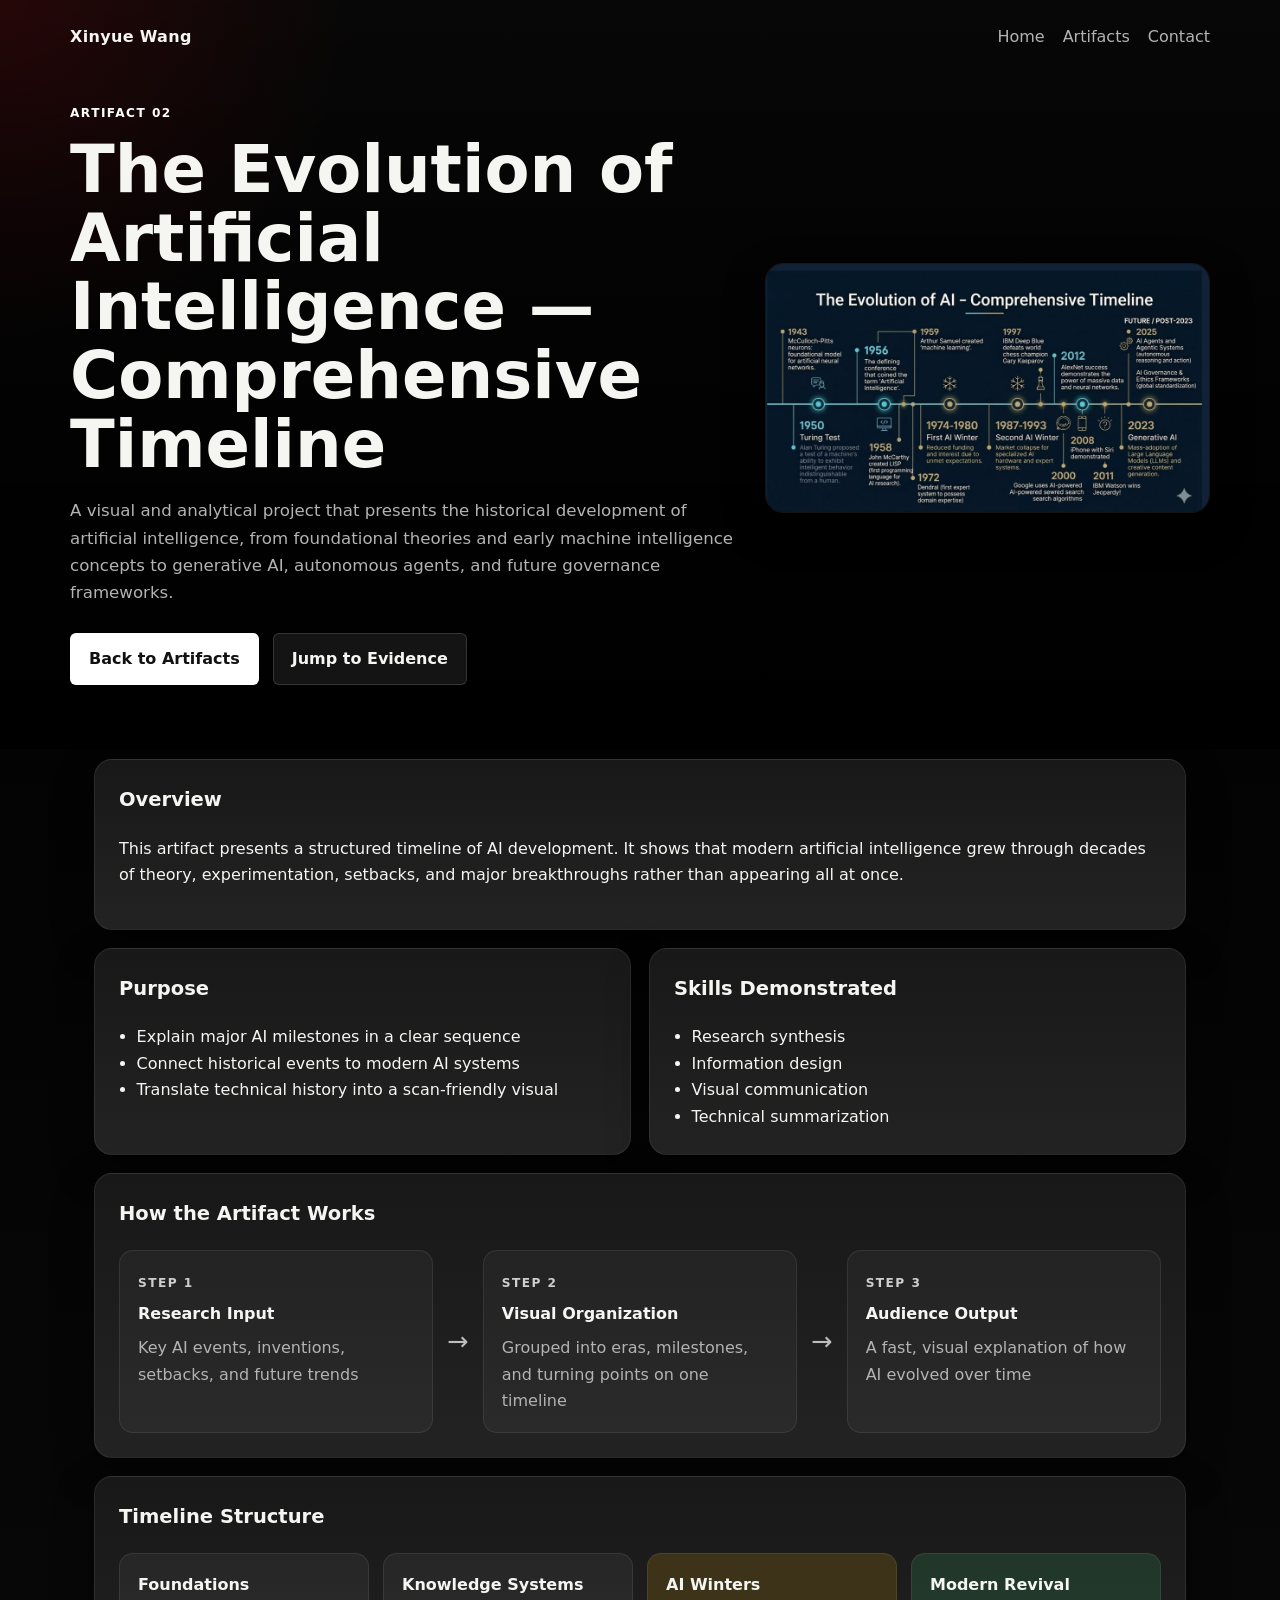
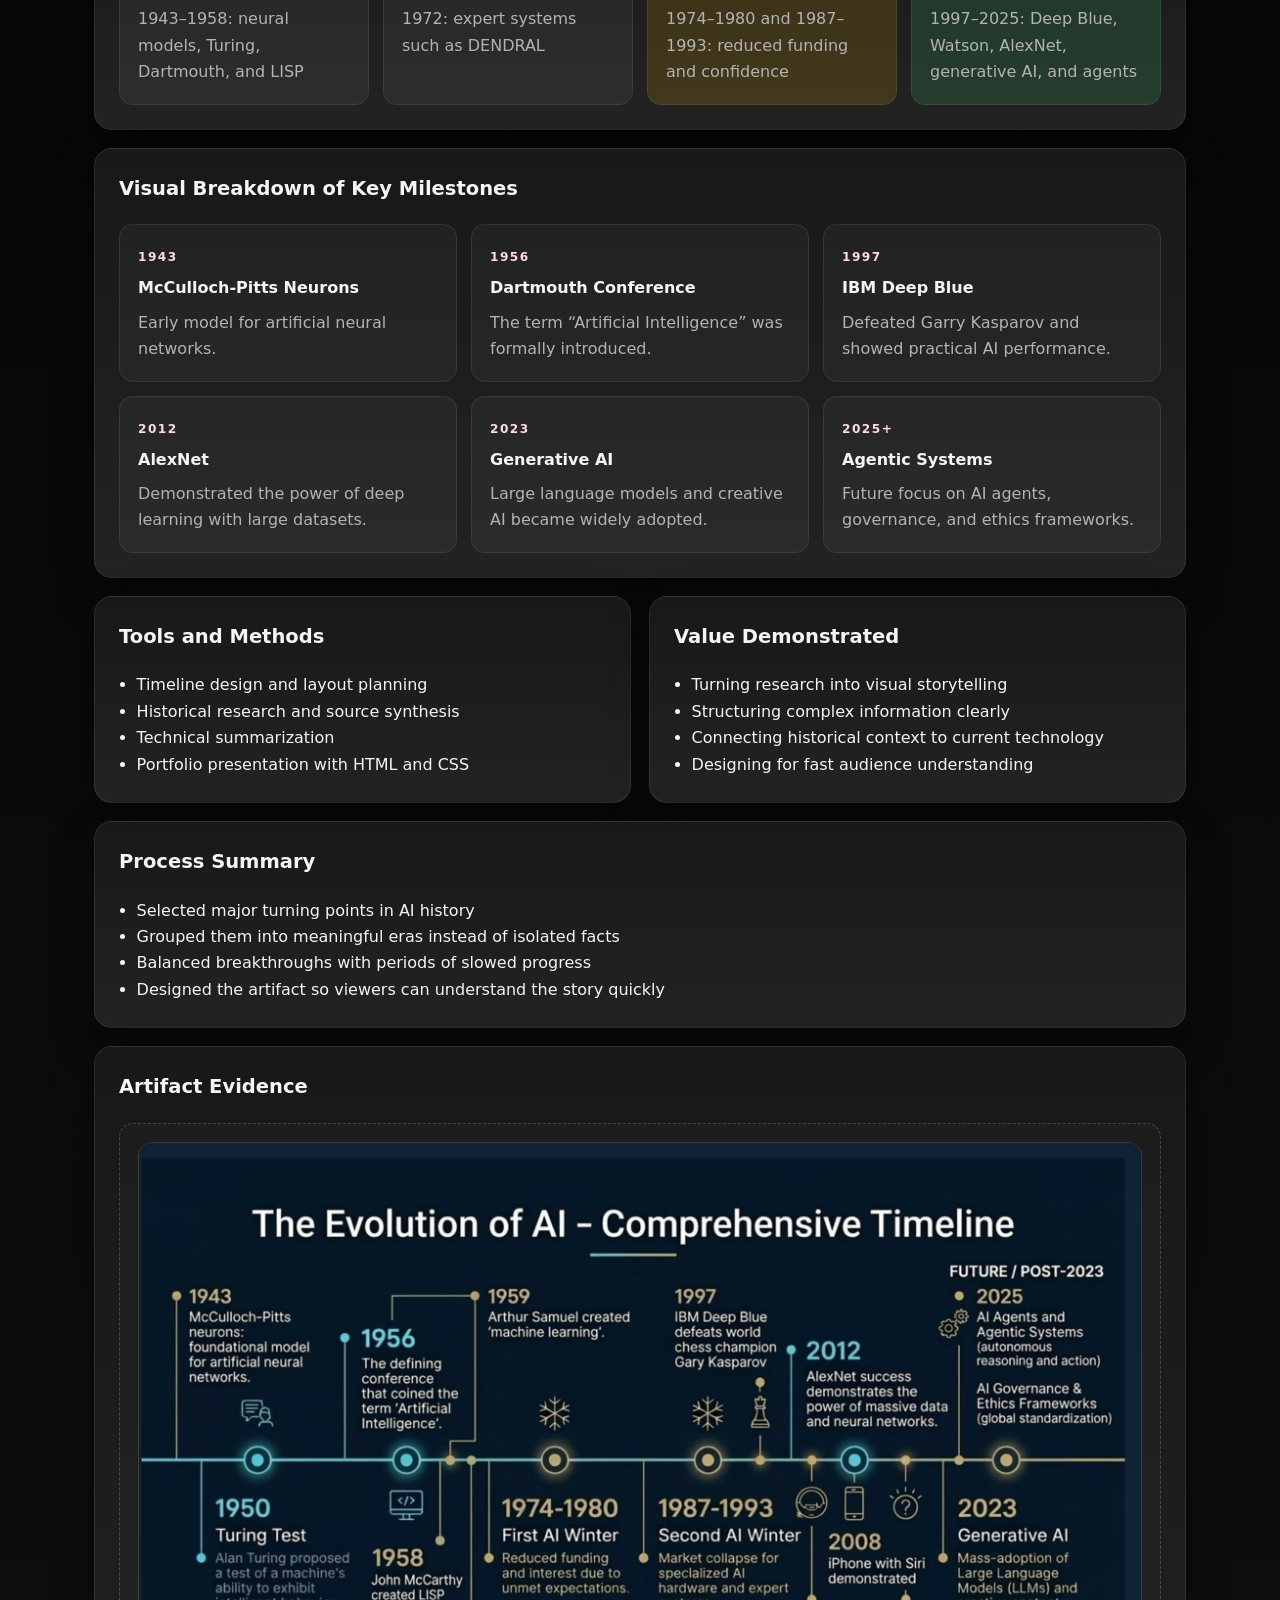
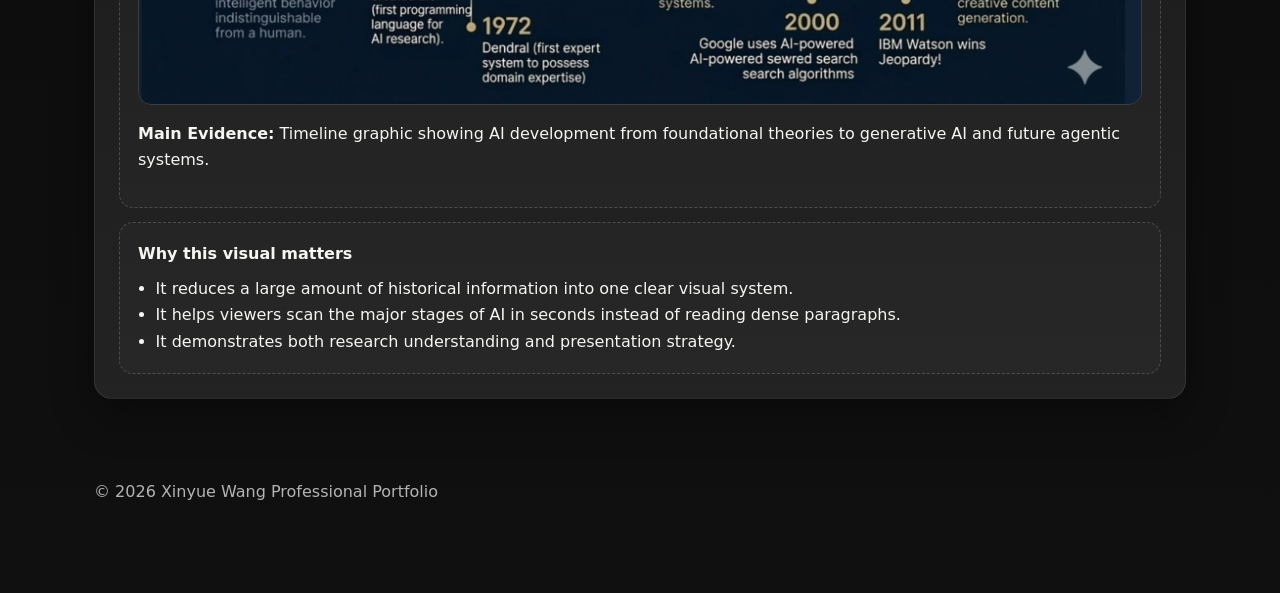
==== commit a18af8cf: "Add files via upload" ====
--- a/artifact-ai-timeline.html
+++ b/artifact-ai-timeline.html
@@ -1,5 +1,5 @@
 <!DOCTYPE html>
-<html lang="zh-CN">
+<html lang="en">
 <head>
   <meta charset="UTF-8" />
   <meta name="viewport" content="width=device-width, initial-scale=1.0" />
@@ -41,120 +41,156 @@
     <section class="section detail-section">
       <div class="detail-grid">
         <article class="detail-card wide">
-          <h3>Introduction</h3>
+          <h3>Overview</h3>
           <p>
-            This artifact presents a comprehensive timeline of the evolution of artificial intelligence.
-            It was created to show how AI developed over time through foundational theories, early research,
-            expert systems, major technological breakthroughs, periods of slowed progress, and the recent rise
-            of generative AI. The project emphasizes that AI did not emerge suddenly; rather, it evolved through
-            decades of experimentation, setbacks, and innovation.
+            This artifact presents a structured timeline of AI development. It shows that modern artificial intelligence grew through
+            decades of theory, experimentation, setbacks, and major breakthroughs rather than appearing all at once.
           </p>
         </article>
 
-        <article class="detail-card wide">
-          <h3>Description</h3>
-          <p>
-            The timeline organizes key AI milestones into a structured historical sequence. It begins with early
-            theoretical work such as McCulloch-Pitts neurons and Alan Turing’s ideas about machine intelligence,
-            then moves through the formal establishment of artificial intelligence as a field, the development of
-            symbolic AI and expert systems, the two AI winters, and later breakthroughs including Deep Blue,
-            IBM Watson, AlexNet, and the widespread adoption of generative AI. The final portion of the project
-            also considers future developments such as AI agents, autonomous systems, and AI governance frameworks.
-          </p>
-        </article>
-
-        <article class="detail-card">
-          <h3>Objective</h3>
-          <p>
-            The objective of this artifact is to demonstrate an understanding of AI as an evolving discipline and
-            to explain how historical milestones shaped modern artificial intelligence applications.
-          </p>
-        </article>
-
-        <article class="detail-card">
-          <h3>Tools and Technologies Used</h3>
-          <ul>
-            <li>Presentation design and timeline organization</li>
-            <li>Historical analysis of AI milestones</li>
-            <li>Research synthesis and technical summarization</li>
-            <li>Visual communication for academic and professional audiences</li>
-            <li>Portfolio web presentation using HTML and CSS</li>
-          </ul>
-        </article>
-
-        <article class="detail-card wide">
-          <h3>Process</h3>
-          <p>
-            I developed this artifact by identifying major turning points in AI history and organizing them into a
-            clear chronological structure. The process involved selecting the most significant milestones, summarizing
-            their impact, and connecting each stage to broader patterns in the field. I focused not only on major
-            successes, but also on the AI winters, because those periods show how unmet expectations, limited
-            computing power, and insufficient data affected progress. I then translated the historical content into
-            a portfolio-ready artifact that is both visually accessible and academically meaningful.
-          </p>
-        </article>
-
-        <article class="detail-card">
-          <h3>Value Proposition</h3>
-          <p>
-            This project demonstrates my ability to transform technical and historical information into a clear,
-            well-structured artifact. It shows that I can organize complex ideas, identify meaningful developments,
-            and present them in a way that supports both learning and communication.
-          </p>
-        </article>
-
-        <article class="detail-card">
-          <h3>Unique Value</h3>
-          <p>
-            What makes this artifact distinctive is that it combines visual storytelling with technical insight.
-            Instead of listing events in isolation, it presents AI development as a connected journey shaped by
-            theory, innovation, limitations, and future possibilities.
-          </p>
-        </article>
-
-        <article class="detail-card wide">
-          <h3>Relevance</h3>
-          <p>
-            This artifact is relevant to my graduate studies and professional goals because artificial intelligence
-            continues to influence decision-making, automation, analytics, and digital transformation across many
-            industries. Understanding the history of AI provides stronger context for evaluating today’s machine
-            learning systems, generative models, and future AI applications. It also reflects my broader interest
-            in combining analytical thinking, technical knowledge, and practical communication.
-          </p>
-        </article>
-
-        <article class="detail-card wide">
-          <h3>Historical Highlights Included in the Artifact</h3>
-          <ul>
-            <li><strong>1943:</strong> McCulloch-Pitts neurons established an early model for artificial neural networks.</li>
-            <li><strong>1950:</strong> Alan Turing proposed the Turing Test as a way to evaluate machine intelligence.</li>
-            <li><strong>1956:</strong> The Dartmouth Conference formally introduced the term “Artificial Intelligence.”</li>
-            <li><strong>1958:</strong> John McCarthy created LISP for AI research.</li>
-            <li><strong>1972:</strong> DENDRAL demonstrated early expert system success.</li>
-            <li><strong>1974–1980:</strong> The first AI winter reflected reduced funding and lower confidence.</li>
-            <li><strong>1987–1993:</strong> The second AI winter followed the collapse of specialized AI markets.</li>
-            <li><strong>1997:</strong> IBM Deep Blue defeated world chess champion Garry Kasparov.</li>
-            <li><strong>2008–2011:</strong> AI became more visible in consumer products and question-answering systems such as Siri and IBM Watson.</li>
-            <li><strong>2012:</strong> AlexNet showed the power of deep learning with large datasets and neural networks.</li>
-            <li><strong>2023:</strong> Generative AI and large language models became widely adopted.</li>
-            <li><strong>2025 and beyond:</strong> Future trends include AI agents, agentic systems, governance, and ethics frameworks.</li>
+        <article class="detail-card">
+          <h3>Purpose</h3>
+          <ul>
+            <li>Explain major AI milestones in a clear sequence</li>
+            <li>Connect historical events to modern AI systems</li>
+            <li>Translate technical history into a scan-friendly visual</li>
+          </ul>
+        </article>
+
+        <article class="detail-card">
+          <h3>Skills Demonstrated</h3>
+          <ul>
+            <li>Research synthesis</li>
+            <li>Information design</li>
+            <li>Visual communication</li>
+            <li>Technical summarization</li>
+          </ul>
+        </article>
+
+        <article class="detail-card wide">
+          <h3>How the Artifact Works</h3>
+          <div class="flow-diagram">
+            <div class="flow-step">
+              <span class="mini-label">Step 1</span>
+              <h4>Research Input</h4>
+              <p>Key AI events, inventions, setbacks, and future trends</p>
+            </div>
+            <div class="flow-arrow">→</div>
+            <div class="flow-step">
+              <span class="mini-label">Step 2</span>
+              <h4>Visual Organization</h4>
+              <p>Grouped into eras, milestones, and turning points on one timeline</p>
+            </div>
+            <div class="flow-arrow">→</div>
+            <div class="flow-step">
+              <span class="mini-label">Step 3</span>
+              <h4>Audience Output</h4>
+              <p>A fast, visual explanation of how AI evolved over time</p>
+            </div>
+          </div>
+        </article>
+
+        <article class="detail-card wide">
+          <h3>Timeline Structure</h3>
+          <div class="logic-grid four-up">
+            <div class="logic-item neutral">
+              <h4>Foundations</h4>
+              <p>1943–1958: neural models, Turing, Dartmouth, and LISP</p>
+            </div>
+            <div class="logic-item neutral">
+              <h4>Knowledge Systems</h4>
+              <p>1972: expert systems such as DENDRAL</p>
+            </div>
+            <div class="logic-item warn">
+              <h4>AI Winters</h4>
+              <p>1974–1980 and 1987–1993: reduced funding and confidence</p>
+            </div>
+            <div class="logic-item good">
+              <h4>Modern Revival</h4>
+              <p>1997–2025: Deep Blue, Watson, AlexNet, generative AI, and agents</p>
+            </div>
+          </div>
+        </article>
+
+        <article class="detail-card wide">
+          <h3>Visual Breakdown of Key Milestones</h3>
+          <div class="milestone-grid">
+            <div class="milestone-card">
+              <span class="milestone-year">1943</span>
+              <h4>McCulloch-Pitts Neurons</h4>
+              <p>Early model for artificial neural networks.</p>
+            </div>
+            <div class="milestone-card">
+              <span class="milestone-year">1956</span>
+              <h4>Dartmouth Conference</h4>
+              <p>The term “Artificial Intelligence” was formally introduced.</p>
+            </div>
+            <div class="milestone-card">
+              <span class="milestone-year">1997</span>
+              <h4>IBM Deep Blue</h4>
+              <p>Defeated Garry Kasparov and showed practical AI performance.</p>
+            </div>
+            <div class="milestone-card">
+              <span class="milestone-year">2012</span>
+              <h4>AlexNet</h4>
+              <p>Demonstrated the power of deep learning with large datasets.</p>
+            </div>
+            <div class="milestone-card">
+              <span class="milestone-year">2023</span>
+              <h4>Generative AI</h4>
+              <p>Large language models and creative AI became widely adopted.</p>
+            </div>
+            <div class="milestone-card">
+              <span class="milestone-year">2025+</span>
+              <h4>Agentic Systems</h4>
+              <p>Future focus on AI agents, governance, and ethics frameworks.</p>
+            </div>
+          </div>
+        </article>
+
+        <article class="detail-card">
+          <h3>Tools and Methods</h3>
+          <ul>
+            <li>Timeline design and layout planning</li>
+            <li>Historical research and source synthesis</li>
+            <li>Technical summarization</li>
+            <li>Portfolio presentation with HTML and CSS</li>
+          </ul>
+        </article>
+
+        <article class="detail-card">
+          <h3>Value Demonstrated</h3>
+          <ul>
+            <li>Turning research into visual storytelling</li>
+            <li>Structuring complex information clearly</li>
+            <li>Connecting historical context to current technology</li>
+            <li>Designing for fast audience understanding</li>
+          </ul>
+        </article>
+
+        <article class="detail-card wide">
+          <h3>Process Summary</h3>
+          <ul>
+            <li>Selected major turning points in AI history</li>
+            <li>Grouped them into meaningful eras instead of isolated facts</li>
+            <li>Balanced breakthroughs with periods of slowed progress</li>
+            <li>Designed the artifact so viewers can understand the story quickly</li>
           </ul>
         </article>
 
         <article class="detail-card wide" id="evidence">
           <h3>Artifact Evidence</h3>
-          <p>
-            The image below is the main timeline used in this artifact. It serves as visual evidence of the project
-            and summarizes the major stages in the development of artificial intelligence, from foundational neural
-            theories to generative AI and future agentic systems.
-          </p>
           <div class="evidence-box">
             <img src="images/ai-timeline-cover.png" alt="Comprehensive AI timeline visual" class="evidence-image" />
-            <p><strong>Artifact Focus:</strong> Historical evolution of artificial intelligence and its major milestones</p>
-            <p>
-              This artifact demonstrates my ability to synthesize technical history, explain important developments,
-              and communicate complex information through a structured visual and written presentation.
-            </p>
+            <p><strong>Main Evidence:</strong> Timeline graphic showing AI development from foundational theories to generative AI and future agentic systems.</p>
+          </div>
+          <div class="evidence-box compact-box">
+            <h4>Why this visual matters</h4>
+            <ul>
+              <li>It reduces a large amount of historical information into one clear visual system.</li>
+              <li>It helps viewers scan the major stages of AI in seconds instead of reading dense paragraphs.</li>
+              <li>It demonstrates both research understanding and presentation strategy.</li>
+            </ul>
           </div>
         </article>
       </div>
--- a/style.css
+++ b/style.css
@@ -8,6 +8,10 @@
   --line: rgba(255,255,255,0.08);
   --accent: #e50914;
   --accent-soft: #ff4d57;
+  --good: rgba(60, 200, 120, 0.16);
+  --warn: rgba(255, 193, 7, 0.14);
+  --bad: rgba(229, 9, 20, 0.16);
+  --neutral: rgba(255,255,255,0.05);
   --shadow: 0 16px 40px rgba(0, 0, 0, 0.4);
 }
 
@@ -68,7 +72,9 @@
 
 .eyebrow,
 .section-label,
-.tile-badge {
+.tile-badge,
+.mini-label,
+.milestone-year {
   text-transform: uppercase;
   letter-spacing: 0.12em;
   font-size: 0.76rem;
@@ -77,6 +83,8 @@
 }
 
 .tile-badge.muted { color: #d4d4d4; }
+.mini-label { color: #cfcfcf; display: inline-block; margin-bottom: 8px; }
+.milestone-year { color: #ffd9dc; display: inline-block; margin-bottom: 8px; }
 
 h1 {
   font-size: clamp(2.2rem, 6vw, 4.1rem);
@@ -118,6 +126,7 @@
 }
 
 .section { padding: 28px 24px 16px; }
+.section-priority { padding-top: 12px; }
 .section-header { margin-bottom: 20px; }
 
 h2 {
@@ -258,7 +267,68 @@
   padding-left: 1.1rem;
 }
 
-.evidence-box {
+.flow-diagram {
+  display: grid;
+  grid-template-columns: minmax(0, 1fr) auto minmax(0, 1fr) auto minmax(0, 1fr);
+  gap: 14px;
+  align-items: stretch;
+}
+
+.flow-step,
+.logic-item,
+.milestone-card {
+  border-radius: 14px;
+  padding: 18px;
+  border: 1px solid rgba(255,255,255,0.08);
+  background: rgba(255,255,255,0.04);
+}
+
+.flow-step p,
+.logic-item p,
+.milestone-card p {
+  margin: 0;
+  color: var(--muted);
+}
+
+.flow-arrow {
+  align-self: center;
+  font-size: 1.6rem;
+  color: #bdbdbd;
+}
+
+.logic-grid {
+  display: grid;
+  gap: 14px;
+}
+
+.logic-grid.three-up {
+  grid-template-columns: repeat(3, minmax(0, 1fr));
+}
+
+.logic-grid.four-up {
+  grid-template-columns: repeat(4, minmax(0, 1fr));
+}
+
+.logic-item.good { background: var(--good); }
+.logic-item.warn { background: var(--warn); }
+.logic-item.bad { background: var(--bad); }
+.logic-item.neutral { background: var(--neutral); }
+
+.milestone-grid {
+  display: grid;
+  grid-template-columns: repeat(3, minmax(0, 1fr));
+  gap: 14px;
+}
+
+.evidence-grid.split {
+  display: grid;
+  grid-template-columns: repeat(2, minmax(0, 1fr));
+  gap: 18px;
+}
+
+.evidence-box,
+.live-link-box,
+.compact-box {
   margin-top: 14px;
   border: 1px dashed rgba(255,255,255,0.18);
   border-radius: 14px;
@@ -275,33 +345,6 @@
   padding: 48px 24px 72px;
   color: var(--muted);
 }
-
-@media (max-width: 900px) {
-  .detail-hero-grid,
-  .grid.two,
-  .detail-grid,
-  .artifact-row {
-    grid-template-columns: 1fr;
-  }
-}
-
-@media (max-width: 720px) {
-  .nav {
-    flex-direction: column;
-    align-items: flex-start;
-  }
-
-  .artifact-row-header {
-    flex-direction: column;
-    align-items: flex-start;
-  }
-
-  .hero,
-  .detail-hero {
-    padding-top: 18px;
-  }
-}
-
 
 .evidence-image {
   width: 100%;
@@ -310,3 +353,42 @@
   margin-bottom: 1rem;
   border: 1px solid rgba(255,255,255,0.12);
 }
+
+@media (max-width: 980px) {
+  .detail-hero-grid,
+  .grid.two,
+  .detail-grid,
+  .artifact-row,
+  .milestone-grid,
+  .logic-grid.three-up,
+  .logic-grid.four-up,
+  .evidence-grid.split {
+    grid-template-columns: 1fr;
+  }
+
+  .flow-diagram {
+    grid-template-columns: 1fr;
+  }
+
+  .flow-arrow {
+    justify-self: center;
+    transform: rotate(90deg);
+  }
+}
+
+@media (max-width: 720px) {
+  .nav {
+    flex-direction: column;
+    align-items: flex-start;
+  }
+
+  .artifact-row-header {
+    flex-direction: column;
+    align-items: flex-start;
+  }
+
+  .hero,
+  .detail-hero {
+    padding-top: 18px;
+  }
+}
